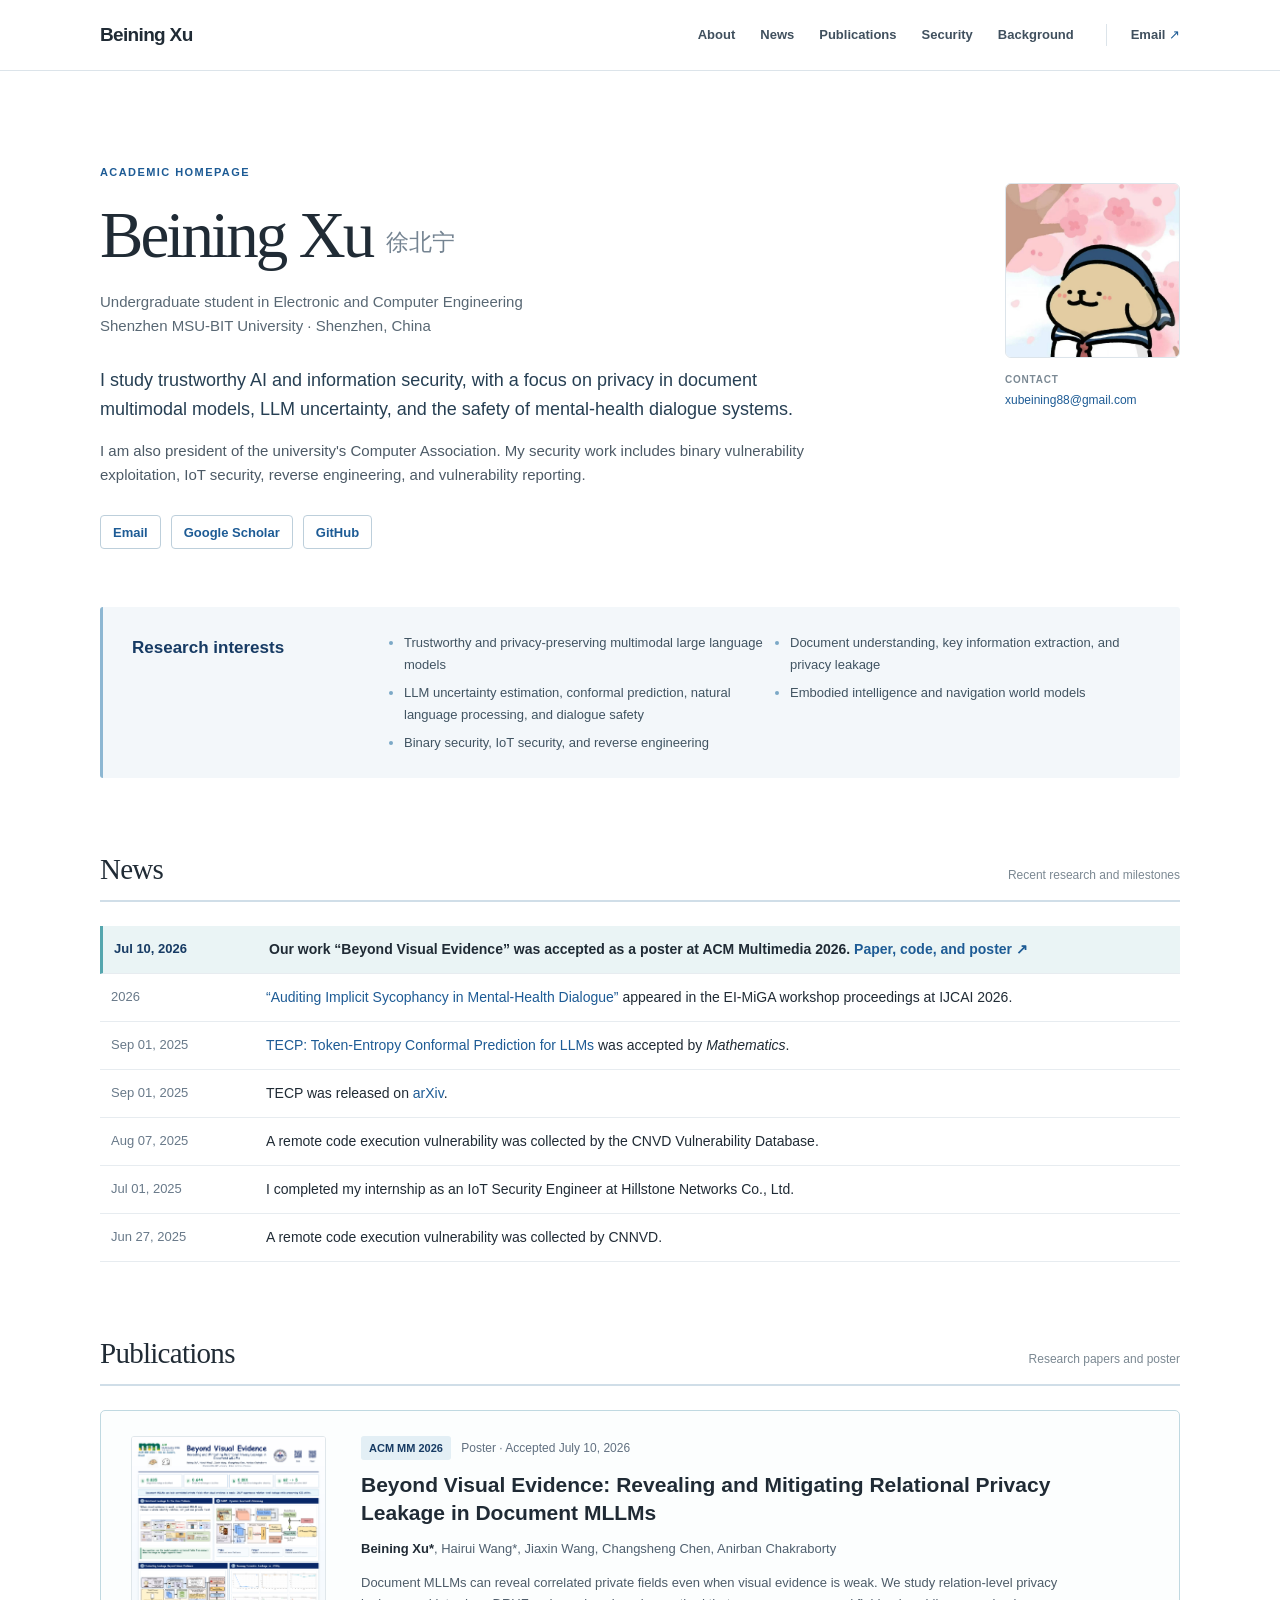
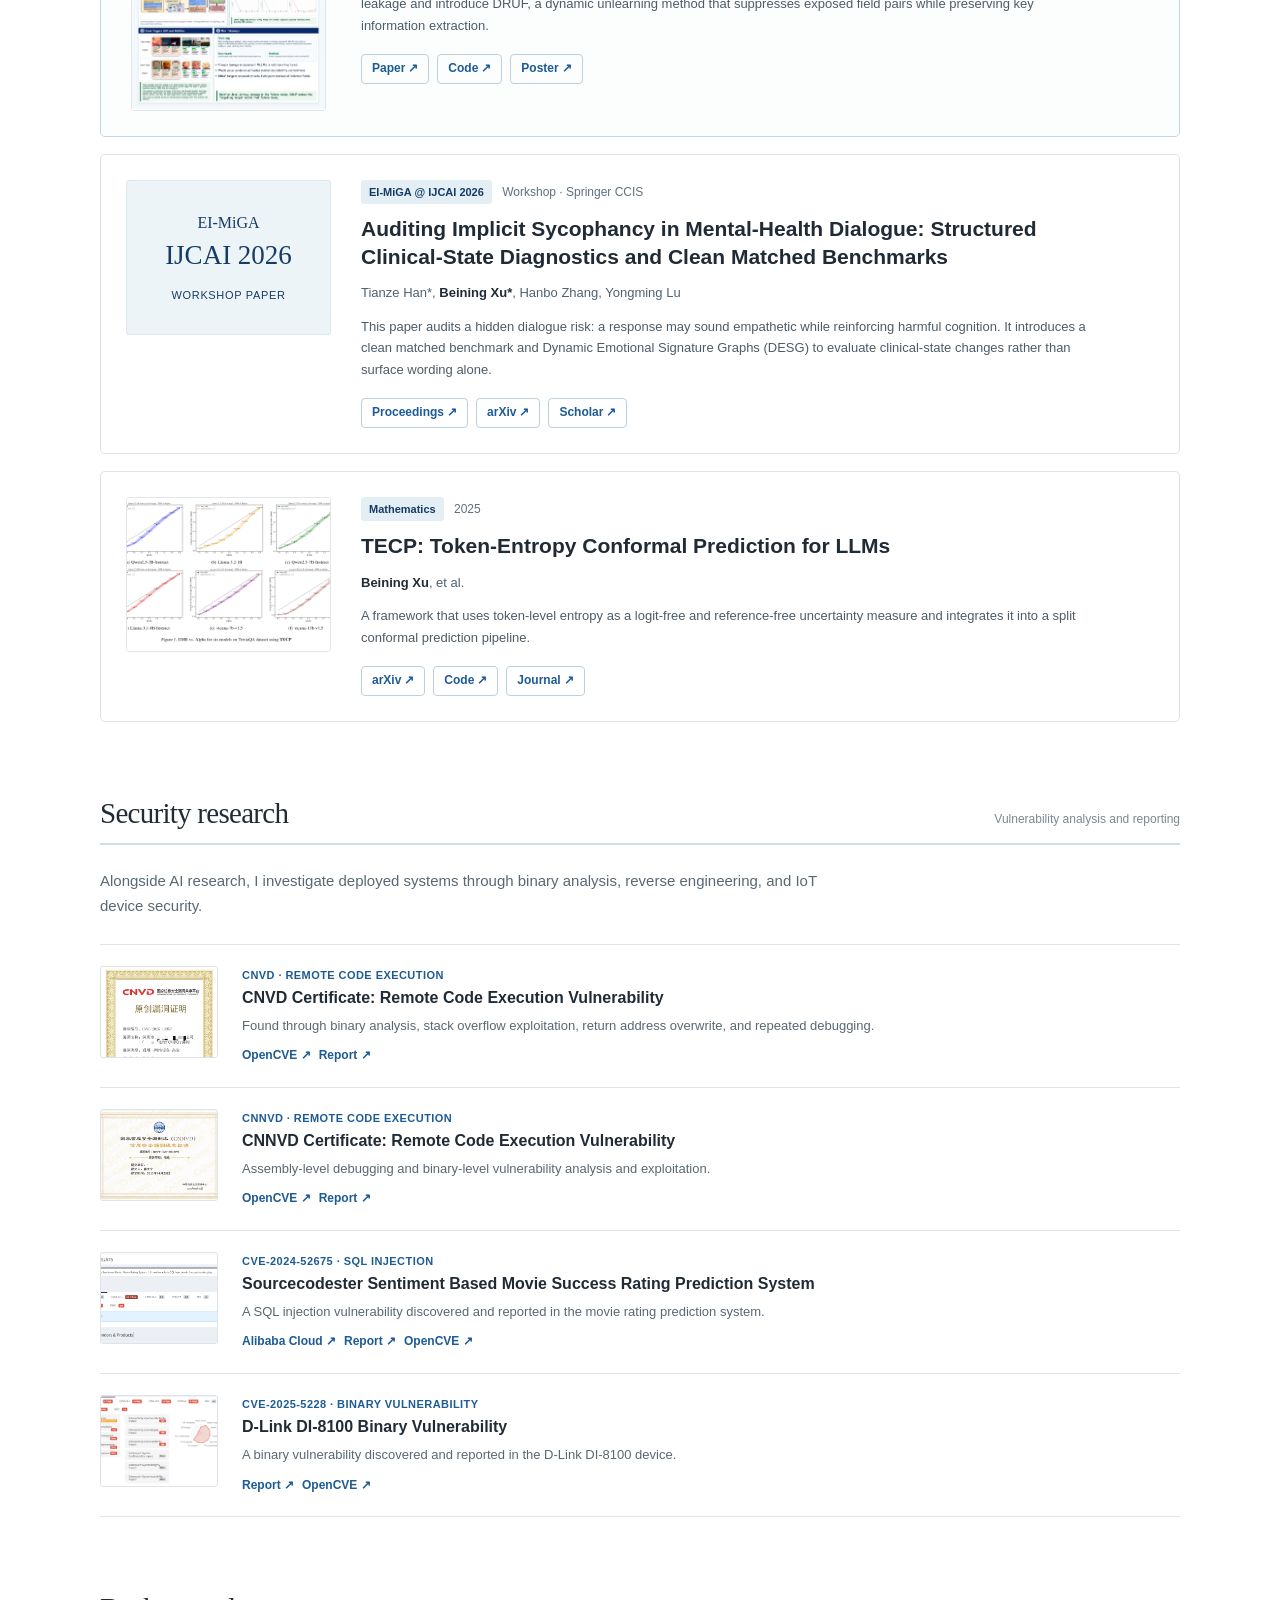
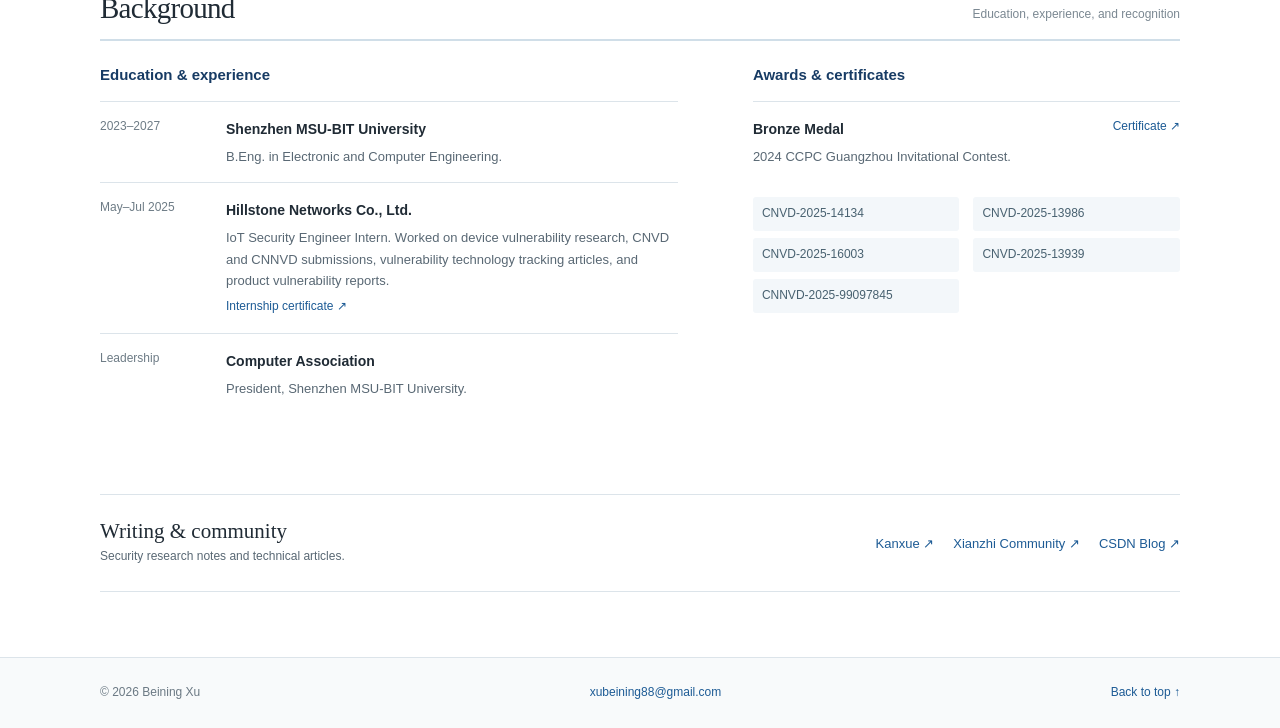
==== index.html @ 55de19a0 "Restore NLP research interest on homepage" ====
<!doctype html>
<html lang="en">
<head>
  <meta charset="utf-8">
  <meta name="viewport" content="width=device-width, initial-scale=1">
  <meta name="theme-color" content="#ffffff">
  <meta name="description" content="Beining Xu's academic homepage: research in trustworthy multimodal AI, LLM uncertainty, and information security.">
  <title>Beining Xu | Academic Homepage</title>
  <link rel="stylesheet" href="style.css">
</head>
<body>
  <header class="site-header">
    <nav class="container nav" aria-label="Main navigation">
      <a class="site-name" href="#top">Beining Xu</a>
      <div class="nav-links">
        <a href="#about">About</a>
        <a href="#news">News</a>
        <a href="#publications">Publications</a>
        <a href="#security">Security</a>
        <a href="#background">Background</a>
      </div>
      <a class="nav-email" href="mailto:xubeining88@gmail.com">Email <span aria-hidden="true">↗</span></a>
    </nav>
  </header>

  <main id="top" class="container">
    <section class="intro" id="about" aria-labelledby="intro-title">
      <div class="intro-copy">
        <p class="overline">Academic homepage</p>
        <h1 id="intro-title">Beining Xu <span>徐北宁</span></h1>
        <p class="intro-role">Undergraduate student in Electronic and Computer Engineering<br> Shenzhen MSU-BIT University · Shenzhen, China</p>
        <p class="intro-lead">I study trustworthy AI and information security, with a focus on privacy in document multimodal models, LLM uncertainty, and the safety of mental-health dialogue systems.</p>
        <p>I am also president of the university's Computer Association. My security work includes binary vulnerability exploitation, IoT security, reverse engineering, and vulnerability reporting.</p>
        <div class="profile-links" aria-label="Profile links">
          <a href="mailto:xubeining88@gmail.com">Email</a>
          <a href="https://scholar.google.com/citations?user=j1gSqn0AAAAJ&hl=zh-CN&citsig=ACUpqDddFX8ecra3Lhte2hiSnlTY" target="_blank" rel="noopener noreferrer">Google Scholar</a>
          <a href="https://github.com/xubeining" target="_blank" rel="noopener noreferrer">GitHub</a>
        </div>
      </div>
      <div class="intro-aside">
        <img class="avatar" src="photo/1.jpg" alt="Illustrated avatar of Beining Xu" width="940" height="940">
        <div class="intro-contact">
          <span>Contact</span>
          <a href="mailto:xubeining88@gmail.com">xubeining88@gmail.com</a>
        </div>
      </div>
    </section>

    <section class="research-focus" aria-labelledby="focus-title">
      <h2 id="focus-title">Research interests</h2>
      <ul>
        <li>Trustworthy and privacy-preserving multimodal large language models</li>
        <li>Document understanding, key information extraction, and privacy leakage</li>
        <li>LLM uncertainty estimation, conformal prediction, natural language processing, and dialogue safety</li>
        <li>Embodied intelligence and navigation world models</li>
        <li>Binary security, IoT security, and reverse engineering</li>
      </ul>
    </section>

    <section class="content-section" id="news" aria-labelledby="news-title">
      <div class="section-heading">
        <h2 id="news-title">News</h2>
        <p>Recent research and milestones</p>
      </div>
      <div class="news-list">
        <div class="news-item featured-news"><time datetime="2026-07-10">Jul 10, 2026</time><p><strong>Our work “Beyond Visual Evidence” was accepted as a poster at ACM Multimedia 2026.</strong> <a href="#acmmm2026">Paper, code, and poster <span aria-hidden="true">↗</span></a></p></div>
        <div class="news-item"><span class="news-date">2026</span><p><a href="#eimiga2026">“Auditing Implicit Sycophancy in Mental-Health Dialogue”</a> appeared in the EI-MiGA workshop proceedings at IJCAI 2026.</p></div>
        <div class="news-item"><time datetime="2025-09-01">Sep 01, 2025</time><p><a href="#tecp">TECP: Token-Entropy Conformal Prediction for LLMs</a> was accepted by <em>Mathematics</em>.</p></div>
        <div class="news-item"><time datetime="2025-09-01">Sep 01, 2025</time><p>TECP was released on <a href="https://arxiv.org/abs/2509.00461" target="_blank" rel="noopener noreferrer">arXiv</a>.</p></div>
        <div class="news-item"><time datetime="2025-08-07">Aug 07, 2025</time><p>A remote code execution vulnerability was collected by the CNVD Vulnerability Database.</p></div>
        <div class="news-item"><time datetime="2025-07-01">Jul 01, 2025</time><p>I completed my internship as an IoT Security Engineer at Hillstone Networks Co., Ltd.</p></div>
        <div class="news-item"><time datetime="2025-06-27">Jun 27, 2025</time><p>A remote code execution vulnerability was collected by CNNVD.</p></div>
      </div>
    </section>

    <section class="content-section" id="publications" aria-labelledby="publications-title">
      <div class="section-heading">
        <h2 id="publications-title">Publications</h2>
        <p>Research papers and poster</p>
      </div>
      <div class="publication-list">
        <article class="publication" id="acmmm2026">
          <a class="publication-image poster-image" href="photo/ACM%20mm2026.png" target="_blank" rel="noopener noreferrer" aria-label="Open ACM MM 2026 poster">
            <img src="photo/ACM%20mm2026.png" alt="Beyond Visual Evidence, ACM MM 2026 poster" width="3179" height="4494" loading="lazy">
          </a>
          <div class="publication-body">
            <p class="venue"><span>ACM MM 2026</span> Poster · Accepted July 10, 2026</p>
            <h3>Beyond Visual Evidence: Revealing and Mitigating Relational Privacy Leakage in Document MLLMs</h3>
            <p class="authors"><strong>Beining Xu*</strong>, Hairui Wang*, Jiaxin Wang, Changsheng Chen, Anirban Chakraborty</p>
            <p class="publication-summary">Document MLLMs can reveal correlated private fields even when visual evidence is weak. We study relation-level privacy leakage and introduce DRUF, a dynamic unlearning method that suppresses exposed field pairs while preserving key information extraction.</p>
            <div class="resource-links">
              <a href="https://arxiv.org/pdf/2608.12911" target="_blank" rel="noopener noreferrer">Paper <span aria-hidden="true">↗</span></a>
              <a href="https://github.com/xubeining/Beyond-Visual-Evidence" target="_blank" rel="noopener noreferrer">Code <span aria-hidden="true">↗</span></a>
              <a href="photo/ACM%20mm2026.png" target="_blank" rel="noopener noreferrer">Poster <span aria-hidden="true">↗</span></a>
            </div>
          </div>
        </article>
        <article class="publication" id="eimiga2026">
          <div class="publication-image paper-placeholder" aria-hidden="true">
            <span>EI-MiGA<br><strong>IJCAI 2026</strong><small>Workshop paper</small></span>
          </div>
          <div class="publication-body">
            <p class="venue"><span>EI-MiGA @ IJCAI 2026</span> Workshop · Springer CCIS</p>
            <h3>Auditing Implicit Sycophancy in Mental-Health Dialogue: Structured Clinical-State Diagnostics and Clean Matched Benchmarks</h3>
            <p class="authors">Tianze Han*, <strong>Beining Xu*</strong>, Hanbo Zhang, Yongming Lu</p>
            <p class="publication-summary">This paper audits a hidden dialogue risk: a response may sound empathetic while reinforcing harmful cognition. It introduces a clean matched benchmark and Dynamic Emotional Signature Graphs (DESG) to evaluate clinical-state changes rather than surface wording alone.</p>
            <div class="resource-links">
              <a href="https://link.springer.com/chapter/10.1007/978-981-92-4529-1_14" target="_blank" rel="noopener noreferrer">Proceedings <span aria-hidden="true">↗</span></a>
              <a href="https://arxiv.org/abs/2605.03472" target="_blank" rel="noopener noreferrer">arXiv <span aria-hidden="true">↗</span></a>
              <a href="https://scholar.google.com/citations?view_op=view_citation&amp;hl=zh-CN&amp;user=j1gSqn0AAAAJ&amp;citation_for_view=j1gSqn0AAAAJ:IjCSPb-OGe4C" target="_blank" rel="noopener noreferrer">Scholar <span aria-hidden="true">↗</span></a>
            </div>
          </div>
        </article>
        <article class="publication" id="tecp">
          <a class="publication-image" href="photo/work8.jpg" target="_blank" rel="noopener noreferrer" aria-label="Open TECP results figure">
            <img src="photo/work8.jpg" alt="TECP empirical miscoverage results" width="1202" height="752" loading="lazy">
          </a>
          <div class="publication-body">
            <p class="venue"><span>Mathematics</span> 2025</p>
            <h3>TECP: Token-Entropy Conformal Prediction for LLMs</h3>
            <p class="authors"><strong>Beining Xu</strong>, et al.</p>
            <p class="publication-summary">A framework that uses token-level entropy as a logit-free and reference-free uncertainty measure and integrates it into a split conformal prediction pipeline.</p>
            <div class="resource-links">
              <a href="https://arxiv.org/abs/2509.00461" target="_blank" rel="noopener noreferrer">arXiv <span aria-hidden="true">↗</span></a>
              <a href="https://github.com/xubeining/TECP-Token-Entropy-Conformal-Prediction-for-LLMs" target="_blank" rel="noopener noreferrer">Code <span aria-hidden="true">↗</span></a>
              <a href="https://www.mdpi.com/2227-7390/13/20/3351" target="_blank" rel="noopener noreferrer">Journal <span aria-hidden="true">↗</span></a>
            </div>
          </div>
        </article>
      </div>
    </section>

    <section class="content-section" id="security" aria-labelledby="security-title">
      <div class="section-heading">
        <h2 id="security-title">Security research</h2>
        <p>Vulnerability analysis and reporting</p>
      </div>
      <p class="section-intro">Alongside AI research, I investigate deployed systems through binary analysis, reverse engineering, and IoT device security.</p>
      <div class="report-list">
        <article class="report">
          <a class="report-image" href="photo/work1.jpg" target="_blank" rel="noopener noreferrer"><img src="photo/work1.jpg" alt="CNVD certificate" loading="lazy"></a>
          <div><p class="report-label">CNVD · Remote code execution</p><h3>CNVD Certificate: Remote Code Execution Vulnerability</h3><p>Found through binary analysis, stack overflow exploitation, return address overwrite, and repeated debugging.</p><div class="resource-links"><a href="https://app.opencve.io/cve/CVE-2025-5619" target="_blank" rel="noopener noreferrer">OpenCVE ↗</a><a href="https://github.com/xubeining/Cve_report/blob/main/A%20remote%20code%20execution%20vulnerability%20in%20the%20router%20CH22%20V1.0.0.1%20manufactured%20by%20Shenzhen%20Jixiangtengda%20Technology%20Co.%2C%20Ltd.md" target="_blank" rel="noopener noreferrer">Report ↗</a></div></div>
        </article>
        <article class="report">
          <a class="report-image" href="photo/work3.jpg" target="_blank" rel="noopener noreferrer"><img src="photo/work3.jpg" alt="CNNVD certificate" loading="lazy"></a>
          <div><p class="report-label">CNNVD · Remote code execution</p><h3>CNNVD Certificate: Remote Code Execution Vulnerability</h3><p>Assembly-level debugging and binary-level vulnerability analysis and exploitation.</p><div class="resource-links"><a href="https://app.opencve.io/cve/CVE-2025-5619" target="_blank" rel="noopener noreferrer">OpenCVE ↗</a><a href="https://github.com/xubeining/Cve_report/blob/main/A%20remote%20code%20execution%20vulnerability%20in%20the%20router%20CH22%20V1.0.0.1%20manufactured%20by%20Shenzhen%20Jixiangtengda%20Technology%20Co.%2C%20Ltd.md" target="_blank" rel="noopener noreferrer">Report ↗</a></div></div>
        </article>
        <article class="report">
          <a class="report-image" href="photo/work4.jpg" target="_blank" rel="noopener noreferrer"><img src="photo/work4.jpg" alt="SQL injection CVE listing" loading="lazy"></a>
          <div><p class="report-label">CVE-2024-52675 · SQL injection</p><h3>Sourcecodester Sentiment Based Movie Success Rating Prediction System</h3><p>A SQL injection vulnerability discovered and reported in the movie rating prediction system.</p><div class="resource-links"><a href="https://avd.aliyun.com/detail?id=AVD-2024-52675" target="_blank" rel="noopener noreferrer">Alibaba Cloud ↗</a><a href="https://github.com/xubeining/Cve_report/blob/main/Sourcecodester-SQLi-Sentiment-Based-Moive-Rating.md" target="_blank" rel="noopener noreferrer">Report ↗</a><a href="https://app.opencve.io/cve/CVE-2024-52675" target="_blank" rel="noopener noreferrer">OpenCVE ↗</a></div></div>
        </article>
        <article class="report">
          <a class="report-image" href="photo/work6.jpg" target="_blank" rel="noopener noreferrer"><img src="photo/work6.jpg" alt="D-Link vulnerability metrics" loading="lazy"></a>
          <div><p class="report-label">CVE-2025-5228 · Binary vulnerability</p><h3>D-Link DI-8100 Binary Vulnerability</h3><p>A binary vulnerability discovered and reported in the D-Link DI-8100 device.</p><div class="resource-links"><a href="https://github.com/xubeining/Cve_report/blob/main/The%20D-Link%20DI-8100%20contains%20a%20binary%20vulnerability.md" target="_blank" rel="noopener noreferrer">Report ↗</a><a href="https://app.opencve.io/cve/CVE-2025-5228" target="_blank" rel="noopener noreferrer">OpenCVE ↗</a></div></div>
        </article>
      </div>
    </section>

    <section class="content-section" id="background" aria-labelledby="background-title">
      <div class="section-heading">
        <h2 id="background-title">Background</h2>
        <p>Education, experience, and recognition</p>
      </div>
      <div class="background-grid">
        <div>
          <h3 class="subheading">Education & experience</h3>
          <div class="background-item"><span>2023–2027</span><div><strong>Shenzhen MSU-BIT University</strong><p>B.Eng. in Electronic and Computer Engineering.</p></div></div>
          <div class="background-item"><span>May–Jul 2025</span><div><strong>Hillstone Networks Co., Ltd.</strong><p>IoT Security Engineer Intern. Worked on device vulnerability research, CNVD and CNNVD submissions, vulnerability technology tracking articles, and product vulnerability reports.</p><a class="evidence-link" href="photo/work7.jpg" target="_blank" rel="noopener noreferrer">Internship certificate ↗</a></div></div>
          <div class="background-item"><span>Leadership</span><div><strong>Computer Association</strong><p>President, Shenzhen MSU-BIT University.</p></div></div>
        </div>
        <div>
          <h3 class="subheading">Awards & certificates</h3>
          <div class="award"><div><strong>Bronze Medal</strong><p>2024 CCPC Guangzhou Invitational Contest.</p></div><a href="photo/work5.jpg" target="_blank" rel="noopener noreferrer">Certificate ↗</a></div>
          <ul class="certificate-list">
            <li>CNVD-2025-14134</li>
            <li>CNVD-2025-13986</li>
            <li>CNVD-2025-16003</li>
            <li>CNVD-2025-13939</li>
            <li>CNNVD-2025-99097845</li>
          </ul>
        </div>
      </div>
    </section>

    <section class="writing" aria-labelledby="writing-title">
      <div><h2 id="writing-title">Writing & community</h2><p>Security research notes and technical articles.</p></div>
      <div class="writing-links">
        <a href="https://bbs.kanxue.com/thread-286055.htm" target="_blank" rel="noopener noreferrer">Kanxue ↗</a>
        <a href="https://xz.aliyun.com/users/167178/news" target="_blank" rel="noopener noreferrer">Xianzhi Community ↗</a>
        <a href="https://blog.csdn.net/2301_80140310?spm=1000.2115.3001.5343" target="_blank" rel="noopener noreferrer">CSDN Blog ↗</a>
      </div>
    </section>
  </main>

  <footer class="site-footer"><div class="container footer-inner"><span>© <span id="year">2026</span> Beining Xu</span><a href="mailto:xubeining88@gmail.com">xubeining88@gmail.com</a><a href="#top">Back to top ↑</a></div></footer>
  <script>document.getElementById('year').textContent = new Date().getFullYear();</script>
</body>
</html>
---- style.css ----
:root {
  --ink: #202b35;
  --muted: #596874;
  --blue: #1d5b95;
  --deep-blue: #173b64;
  --line: #dce4ea;
  --pale: #f3f7fa;
  --highlight: #eaf4f5;
  --page-width: 1080px;
}

* { box-sizing: border-box; }
html { scroll-behavior: smooth; }
body {
  margin: 0;
  background: #fff;
  color: var(--ink);
  font: 15px/1.65 -apple-system, BlinkMacSystemFont, "Segoe UI", Arial, sans-serif;
  -webkit-font-smoothing: antialiased;
}
a { color: var(--blue); text-decoration: none; }
a:hover { color: var(--deep-blue); text-decoration: underline; text-underline-offset: 3px; }
a:focus-visible { outline: 3px solid #78b6d2; outline-offset: 3px; }
img { max-width: 100%; }
h1, h2, h3, p { margin-top: 0; }
h1, h2, h3 { line-height: 1.3; }
.container { width: min(var(--page-width), calc(100% - 56px)); margin: 0 auto; }
[id] { scroll-margin-top: 90px; }
::selection { background: #d9eff0; }

.site-header {
  position: sticky;
  top: 0;
  z-index: 20;
  background: rgba(255, 255, 255, .96);
  backdrop-filter: blur(12px);
  border-bottom: 1px solid var(--line);
}
.nav { min-height: 70px; display: flex; align-items: center; gap: 32px; }
.site-name {
  flex: none;
  color: var(--ink);
  font-size: 19px;
  font-weight: 700;
  letter-spacing: -.035em;
}
.site-name:hover { text-decoration: none; }
.nav-links { display: flex; align-items: center; gap: 25px; margin-left: auto; }
.nav-links a, .nav-email { color: #40505e; font-size: 13px; font-weight: 550; white-space: nowrap; }
.nav-links a:hover, .nav-email:hover { color: var(--blue); }
.nav-email { border-left: 1px solid var(--line); padding-left: 24px; }
.nav-email span { color: var(--blue); }

.intro {
  display: grid;
  grid-template-columns: minmax(0, 1fr) 175px;
  gap: 48px;
  padding: 92px 0 58px;
  align-items: start;
}
.overline {
  margin-bottom: 12px;
  color: var(--blue);
  font-size: 11px;
  font-weight: 700;
  letter-spacing: .13em;
  text-transform: uppercase;
}
.intro h1 {
  margin-bottom: 12px;
  font-family: Georgia, "Times New Roman", serif;
  font-size: clamp(46px, 6vw, 65px);
  font-weight: 400;
  letter-spacing: -.045em;
}
.intro h1 span { color: #758492; font: 400 .36em/1.2 "Segoe UI", Arial, sans-serif; letter-spacing: 0; vertical-align: middle; white-space: nowrap; }
.intro-role { margin-bottom: 27px; color: var(--muted); font-size: 15px; }
.intro-lead { max-width: 695px; margin-bottom: 15px; color: #263f53; font-size: 18px; line-height: 1.6; }
.intro-copy > p:not(.overline):not(.intro-role):not(.intro-lead) { max-width: 730px; color: #4c5a66; }
.profile-links { display: flex; flex-wrap: wrap; gap: 10px; margin-top: 27px; }
.profile-links a, .resource-links a {
  display: inline-flex;
  align-items: center;
  min-height: 34px;
  padding: 5px 12px;
  border: 1px solid #bdcfdb;
  border-radius: 4px;
  color: var(--blue);
  font-size: 13px;
  font-weight: 600;
}
.profile-links a:hover, .resource-links a:hover { background: var(--pale); border-color: var(--blue); text-decoration: none; }
.intro-aside { padding-top: 20px; }
.avatar { width: 175px; height: 175px; display: block; object-fit: cover; border-radius: 6px; border: 1px solid var(--line); }
.intro-contact { display: grid; gap: 2px; margin-top: 14px; font-size: 12px; }
.intro-contact span { color: #7b8994; font-weight: 700; text-transform: uppercase; letter-spacing: .08em; font-size: 10px; }

.research-focus {
  display: grid;
  grid-template-columns: 220px 1fr;
  gap: 34px;
  padding: 25px 29px;
  background: var(--pale);
  border-left: 3px solid #8db7d2;
  border-radius: 3px;
}
.research-focus h2 { margin: 5px 0 0; color: var(--deep-blue); font-size: 17px; }
.research-focus ul { display: grid; grid-template-columns: repeat(2, minmax(0, 1fr)); gap: 7px 25px; margin: 0; padding-left: 18px; color: #415462; font-size: 13px; }
.research-focus li::marker { color: #7ba8c6; }

.content-section { padding-top: 73px; }
.section-heading { display: flex; align-items: baseline; justify-content: space-between; gap: 20px; margin-bottom: 24px; padding-bottom: 12px; border-bottom: 2px solid #d0dee8; }
.section-heading h2 { margin: 0; font: 400 29px/1.25 Georgia, "Times New Roman", serif; letter-spacing: -.025em; }
.section-heading p { margin: 0; color: #7b8892; font-size: 12px; }
.section-intro { max-width: 745px; margin-bottom: 25px; color: var(--muted); }

.news-list { border-top: 1px solid #e7ecf0; }
.news-item { display: grid; grid-template-columns: 135px 1fr; gap: 20px; padding: 12px 11px; border-bottom: 1px solid #e7ecf0; }
.news-item time { color: #687989; font-size: 13px; white-space: nowrap; }
.news-date { color: #687989; font-size: 13px; white-space: nowrap; }
.news-item p { margin: 0; font-size: 14px; }
.featured-news { margin: -1px 0 0; background: var(--highlight); border-left: 3px solid #55a6ae; }
.featured-news time { color: var(--deep-blue); font-weight: 700; }
.featured-news a { font-weight: 600; white-space: nowrap; }

.publication-list { display: grid; gap: 17px; }
.publication {
  display: grid;
  grid-template-columns: 205px minmax(0, 1fr);
  gap: 30px;
  padding: 25px;
  border: 1px solid var(--line);
  border-radius: 5px;
  background: #fff;
}
.publication:first-child { border-color: #c0d9e1; background: #fcfefe; }
.publication-image { display: block; align-self: start; overflow: hidden; height: 155px; background: #f0f4f5; border: 1px solid #e0e7eb; border-radius: 3px; }
.publication-image img { display: block; width: 100%; height: 100%; object-fit: cover; }
.poster-image { height: 275px; width: 195px; justify-self: center; }
.poster-image img { object-fit: contain; background: #fff; }
.publication-image:hover { outline: 2px solid #9fc4d4; outline-offset: 2px; }
.paper-placeholder {
  display: flex;
  align-items: center;
  justify-content: center;
  padding: 20px;
  background: #edf4f7;
  color: var(--deep-blue);
  text-align: center;
}
.paper-placeholder span { font: 16px/1.35 Georgia, "Times New Roman", serif; }
.paper-placeholder strong { display: block; margin-top: 3px; font-size: 27px; font-weight: 400; }
.paper-placeholder small { display: block; margin-top: 15px; font: 11px/1.3 "Segoe UI", Arial, sans-serif; letter-spacing: .06em; text-transform: uppercase; }
.venue { margin-bottom: 11px; color: #617080; font-size: 12px; }
.venue span { display: inline-block; margin-right: 7px; padding: 3px 8px; border-radius: 3px; background: #e3eff5; color: var(--deep-blue); font-size: 11px; font-weight: 700; }
.publication h3 { max-width: 710px; margin: 0 0 11px; font-size: 21px; font-weight: 650; line-height: 1.35; }
.authors { margin-bottom: 12px; color: #506170; font-size: 13px; }
.authors strong { color: var(--ink); font-weight: 700; }
.publication-summary { max-width: 725px; margin-bottom: 18px; color: #4d5c69; font-size: 13px; }
.resource-links { display: flex; flex-wrap: wrap; gap: 8px; }
.resource-links a { min-height: 30px; padding: 3px 10px; font-size: 12px; }
.resource-links a span { margin-left: 3px; }

.report-list { border-top: 1px solid var(--line); }
.report { display: grid; grid-template-columns: 118px minmax(0, 1fr); gap: 24px; padding: 21px 0; border-bottom: 1px solid var(--line); }
.report-image { display: block; width: 118px; height: 92px; overflow: hidden; background: var(--pale); border: 1px solid var(--line); border-radius: 3px; }
.report-image img { width: 100%; height: 100%; object-fit: cover; object-position: top; }
.report-label { margin-bottom: 4px; color: var(--blue); font-size: 11px; font-weight: 700; letter-spacing: .04em; text-transform: uppercase; }
.report h3 { margin-bottom: 6px; font-size: 16px; font-weight: 650; }
.report p:not(.report-label) { margin-bottom: 10px; color: var(--muted); font-size: 13px; }
.report .resource-links a { min-height: auto; padding: 0; border: 0; }
.report .resource-links a:hover { background: none; text-decoration: underline; }

.background-grid { display: grid; grid-template-columns: 1.15fr .85fr; gap: 75px; }
.subheading { margin: 0 0 17px; font-size: 15px; font-weight: 700; color: var(--deep-blue); }
.background-item { display: grid; grid-template-columns: 110px 1fr; gap: 16px; padding: 15px 0; border-top: 1px solid var(--line); }
.background-item > span { color: #6e7c86; font-size: 12px; white-space: nowrap; }
.background-item strong, .award strong { font-size: 14px; }
.background-item p, .award p { margin: 4px 0 0; color: var(--muted); font-size: 13px; }
.evidence-link { display: inline-block; margin-top: 6px; font-size: 12px; }
.award { display: flex; justify-content: space-between; gap: 12px; padding: 15px 0; border-top: 1px solid var(--line); }
.award a { flex: none; font-size: 12px; }
.certificate-list { display: grid; grid-template-columns: repeat(2, minmax(0, 1fr)); gap: 7px 14px; margin: 15px 0 0; padding: 0; list-style: none; }
.certificate-list li { padding: 7px 9px; background: var(--pale); color: #486170; font-size: 12px; border-radius: 3px; }

.writing { display: flex; align-items: center; justify-content: space-between; gap: 30px; margin: 80px 0 65px; padding: 24px 0; border-top: 1px solid var(--line); border-bottom: 1px solid var(--line); }
.writing h2 { margin: 0 0 3px; font: 400 21px Georgia, "Times New Roman", serif; }
.writing p { margin: 0; color: var(--muted); font-size: 12px; }
.writing-links { display: flex; flex-wrap: wrap; gap: 19px; font-size: 13px; }
.site-footer { border-top: 1px solid var(--line); background: #f8fafb; }
.footer-inner { display: flex; align-items: center; justify-content: space-between; gap: 20px; padding: 25px 0; color: #6b7984; font-size: 12px; }
.footer-inner a { font-size: 12px; }

@media (max-width: 760px) {
  .container { width: min(var(--page-width), calc(100% - 36px)); }
  .nav { gap: 18px; flex-wrap: wrap; padding: 13px 0; }
  .site-name { font-size: 18px; }
  .nav-links { order: 3; width: 100%; justify-content: space-between; gap: 9px; margin: 0; overflow-x: auto; }
  .nav-links a { font-size: 11px; }
  .nav-email { margin-left: auto; padding-left: 15px; font-size: 12px; }
  [id] { scroll-margin-top: 115px; }
  .intro { grid-template-columns: 1fr 120px; gap: 24px; padding: 57px 0 40px; }
  .intro h1 { font-size: 46px; }
  .intro h1 span { display: block; margin-top: 3px; font-size: 18px; }
  .intro-role { font-size: 13px; }
  .intro-lead { font-size: 16px; }
  .intro-aside { padding-top: 32px; }
  .avatar { width: 120px; height: 120px; }
  .intro-contact { display: none; }
  .research-focus { grid-template-columns: 1fr; gap: 12px; padding: 20px; }
  .research-focus ul { grid-template-columns: 1fr; }
  .content-section { padding-top: 58px; }
  .publication { grid-template-columns: 140px minmax(0, 1fr); gap: 20px; padding: 18px; }
  .poster-image { width: 140px; height: 198px; }
  .publication-image:not(.poster-image) { width: 140px; height: 105px; }
  .paper-placeholder strong { font-size: 20px; }
  .publication h3 { font-size: 18px; }
  .background-grid { grid-template-columns: 1fr; gap: 40px; }
  .writing { display: block; margin: 65px 0 50px; }
  .writing-links { margin-top: 18px; }
}
@media (max-width: 520px) {
  .intro { grid-template-columns: 1fr 85px; gap: 12px; }
  .intro h1 { font-size: 40px; }
  .intro-aside { padding-top: 25px; }
  .avatar { width: 85px; height: 85px; }
  .section-heading p { display: none; }
  .news-item { grid-template-columns: 1fr; gap: 2px; }
  .news-item time { font-size: 12px; }
  .publication { grid-template-columns: 1fr; }
  .poster-image { width: 150px; height: 212px; justify-self: start; }
  .publication-image:not(.poster-image) { width: 190px; height: 115px; }
  .news-date { font-size: 12px; }
  .report { grid-template-columns: 75px minmax(0, 1fr); gap: 15px; }
  .report-image { width: 75px; height: 75px; }
  .background-item { grid-template-columns: 1fr; gap: 2px; }
  .certificate-list { grid-template-columns: 1fr 1fr; }
  .footer-inner { flex-wrap: wrap; gap: 9px; }
}
@media (prefers-reduced-motion: reduce) { html { scroll-behavior: auto; } }
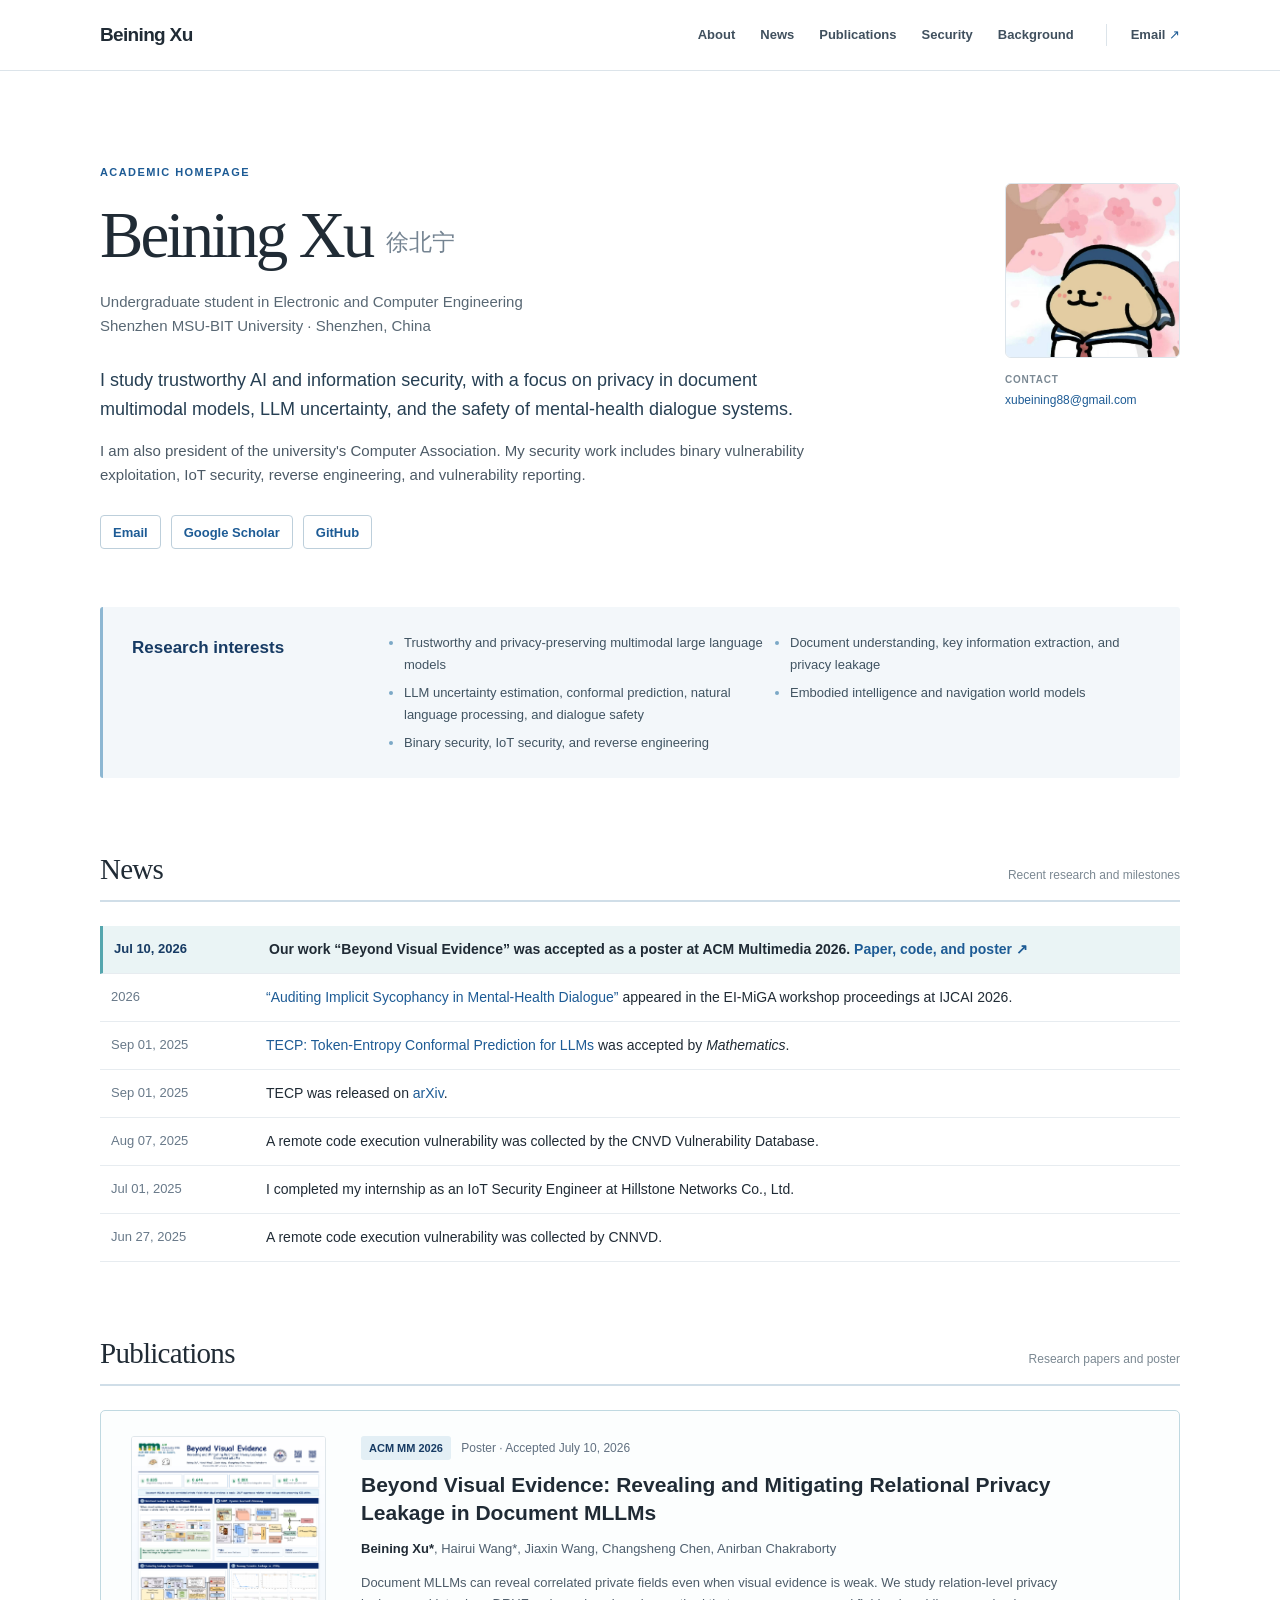
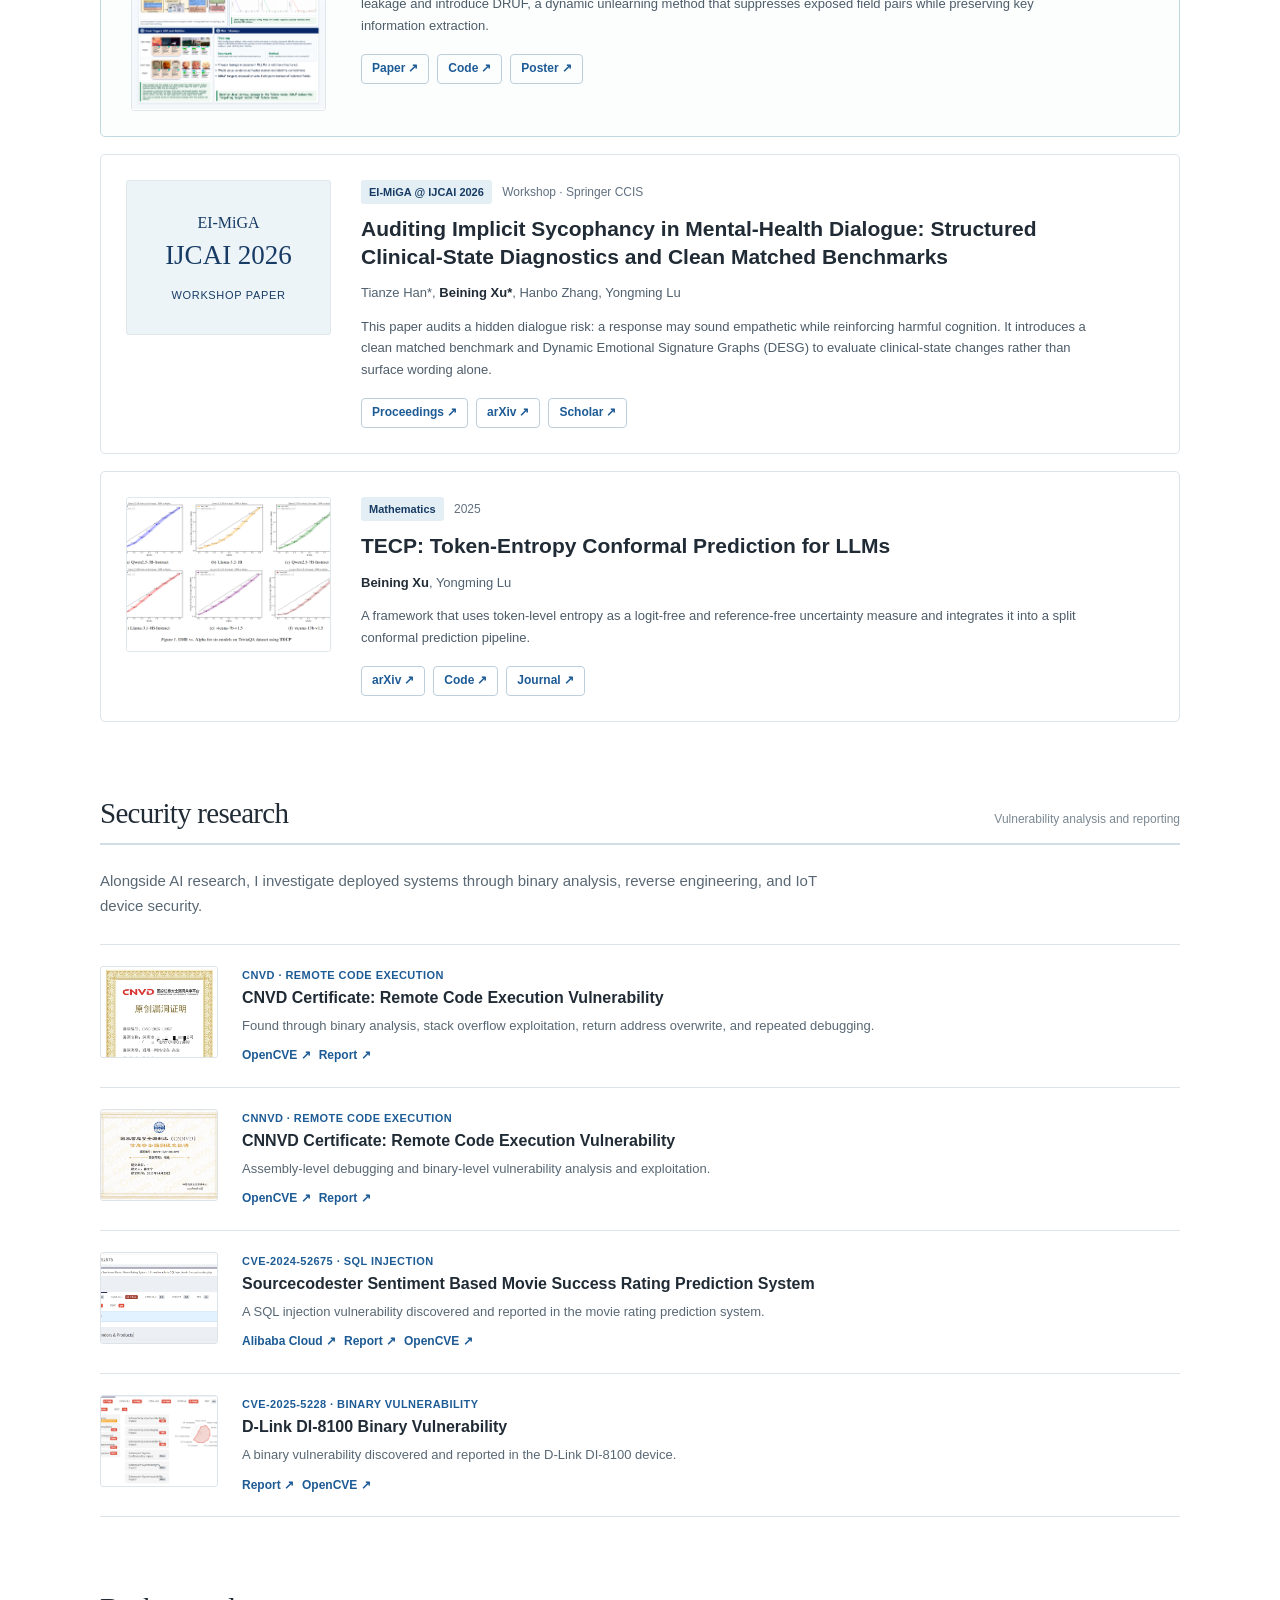
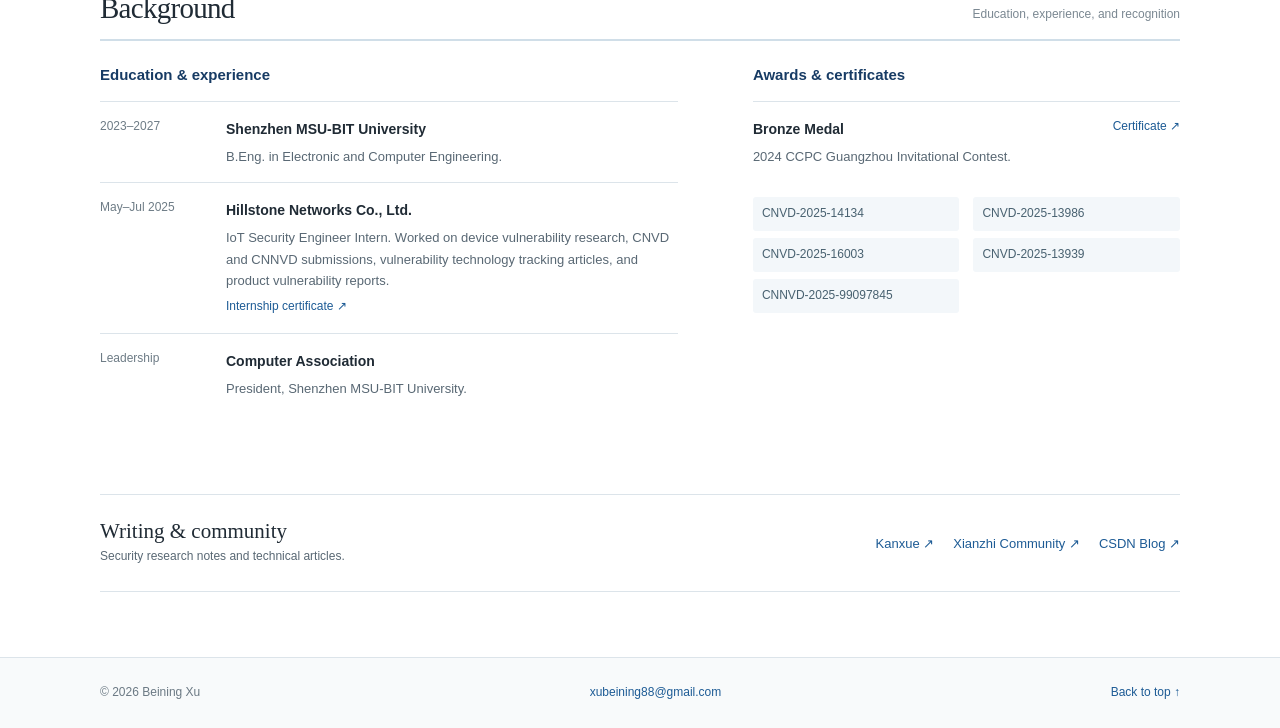
==== commit e1247b27: "List both TECP authors" ====
--- a/index.html
+++ b/index.html
@@ -118,7 +118,7 @@
           <div class="publication-body">
             <p class="venue"><span>Mathematics</span> 2025</p>
             <h3>TECP: Token-Entropy Conformal Prediction for LLMs</h3>
-            <p class="authors"><strong>Beining Xu</strong>, et al.</p>
+            <p class="authors"><strong>Beining Xu</strong>, Yongming Lu</p>
             <p class="publication-summary">A framework that uses token-level entropy as a logit-free and reference-free uncertainty measure and integrates it into a split conformal prediction pipeline.</p>
             <div class="resource-links">
               <a href="https://arxiv.org/abs/2509.00461" target="_blank" rel="noopener noreferrer">arXiv <span aria-hidden="true">↗</span></a>
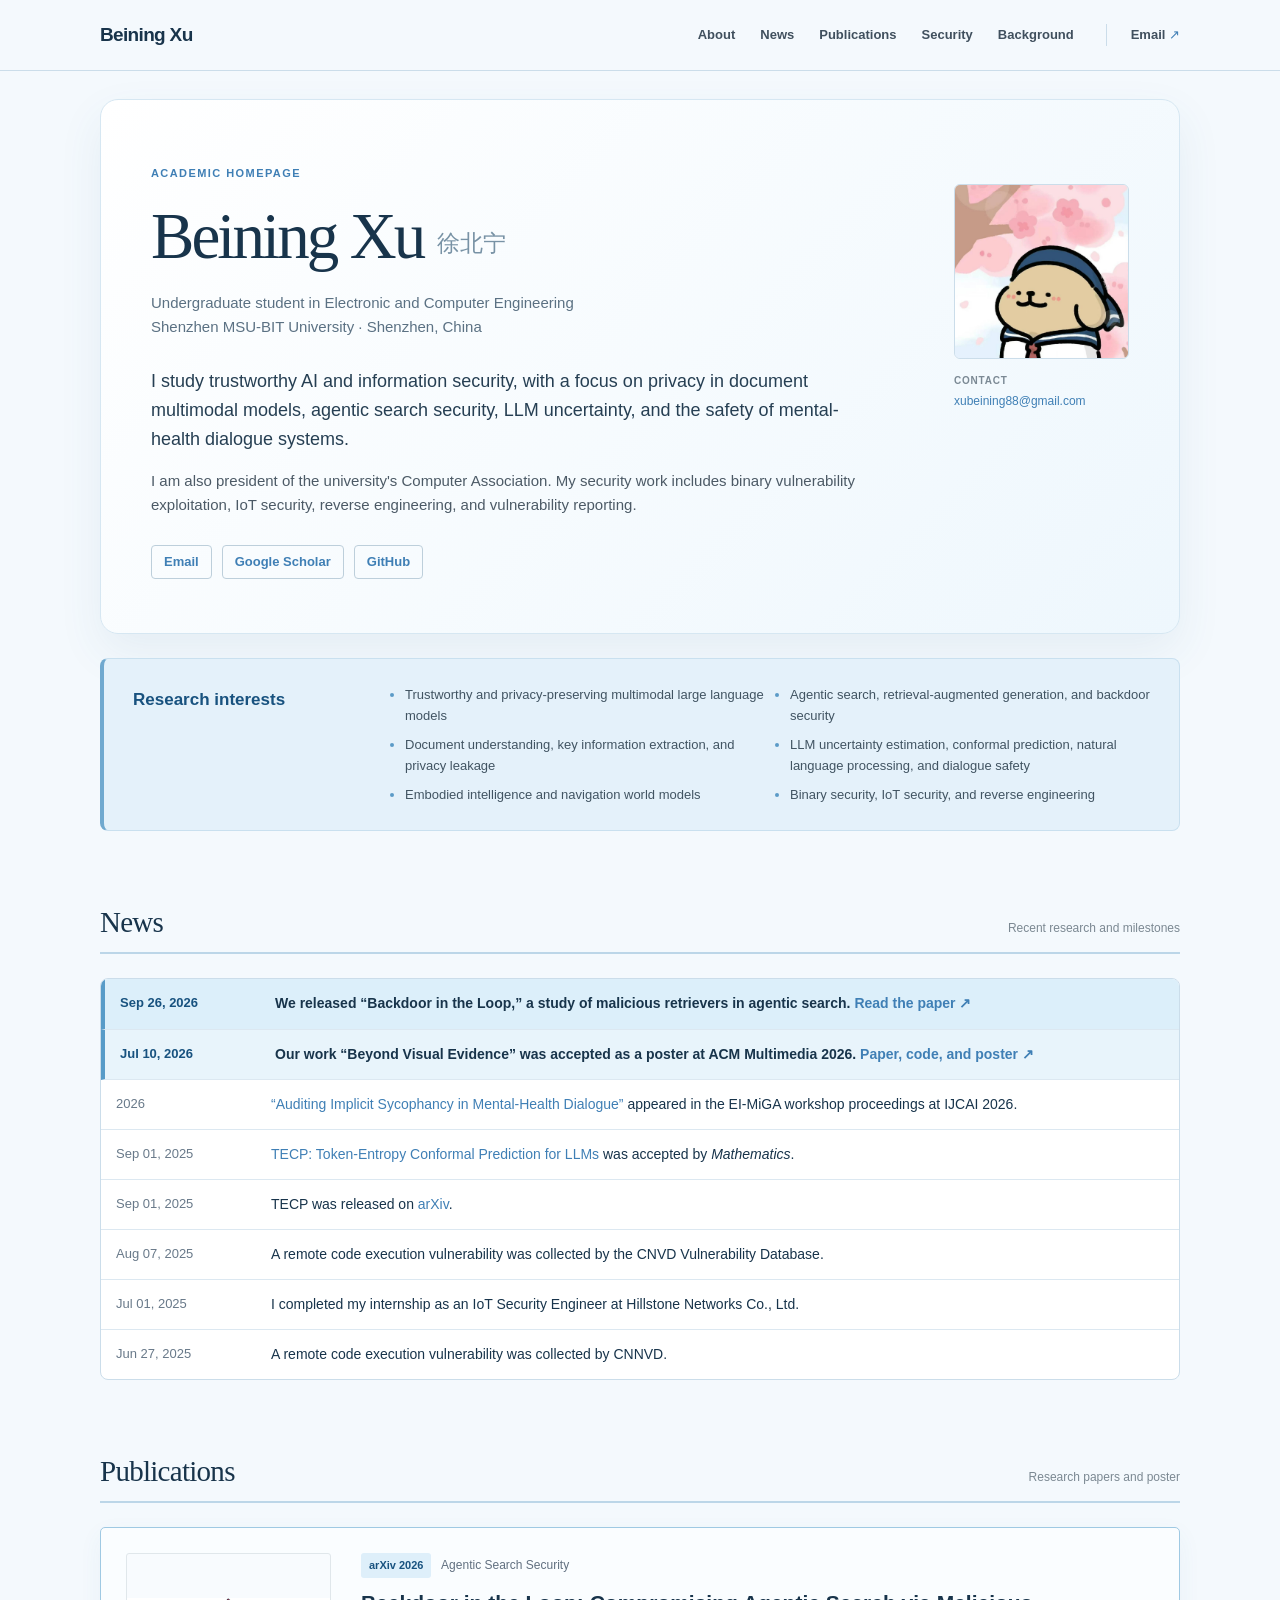
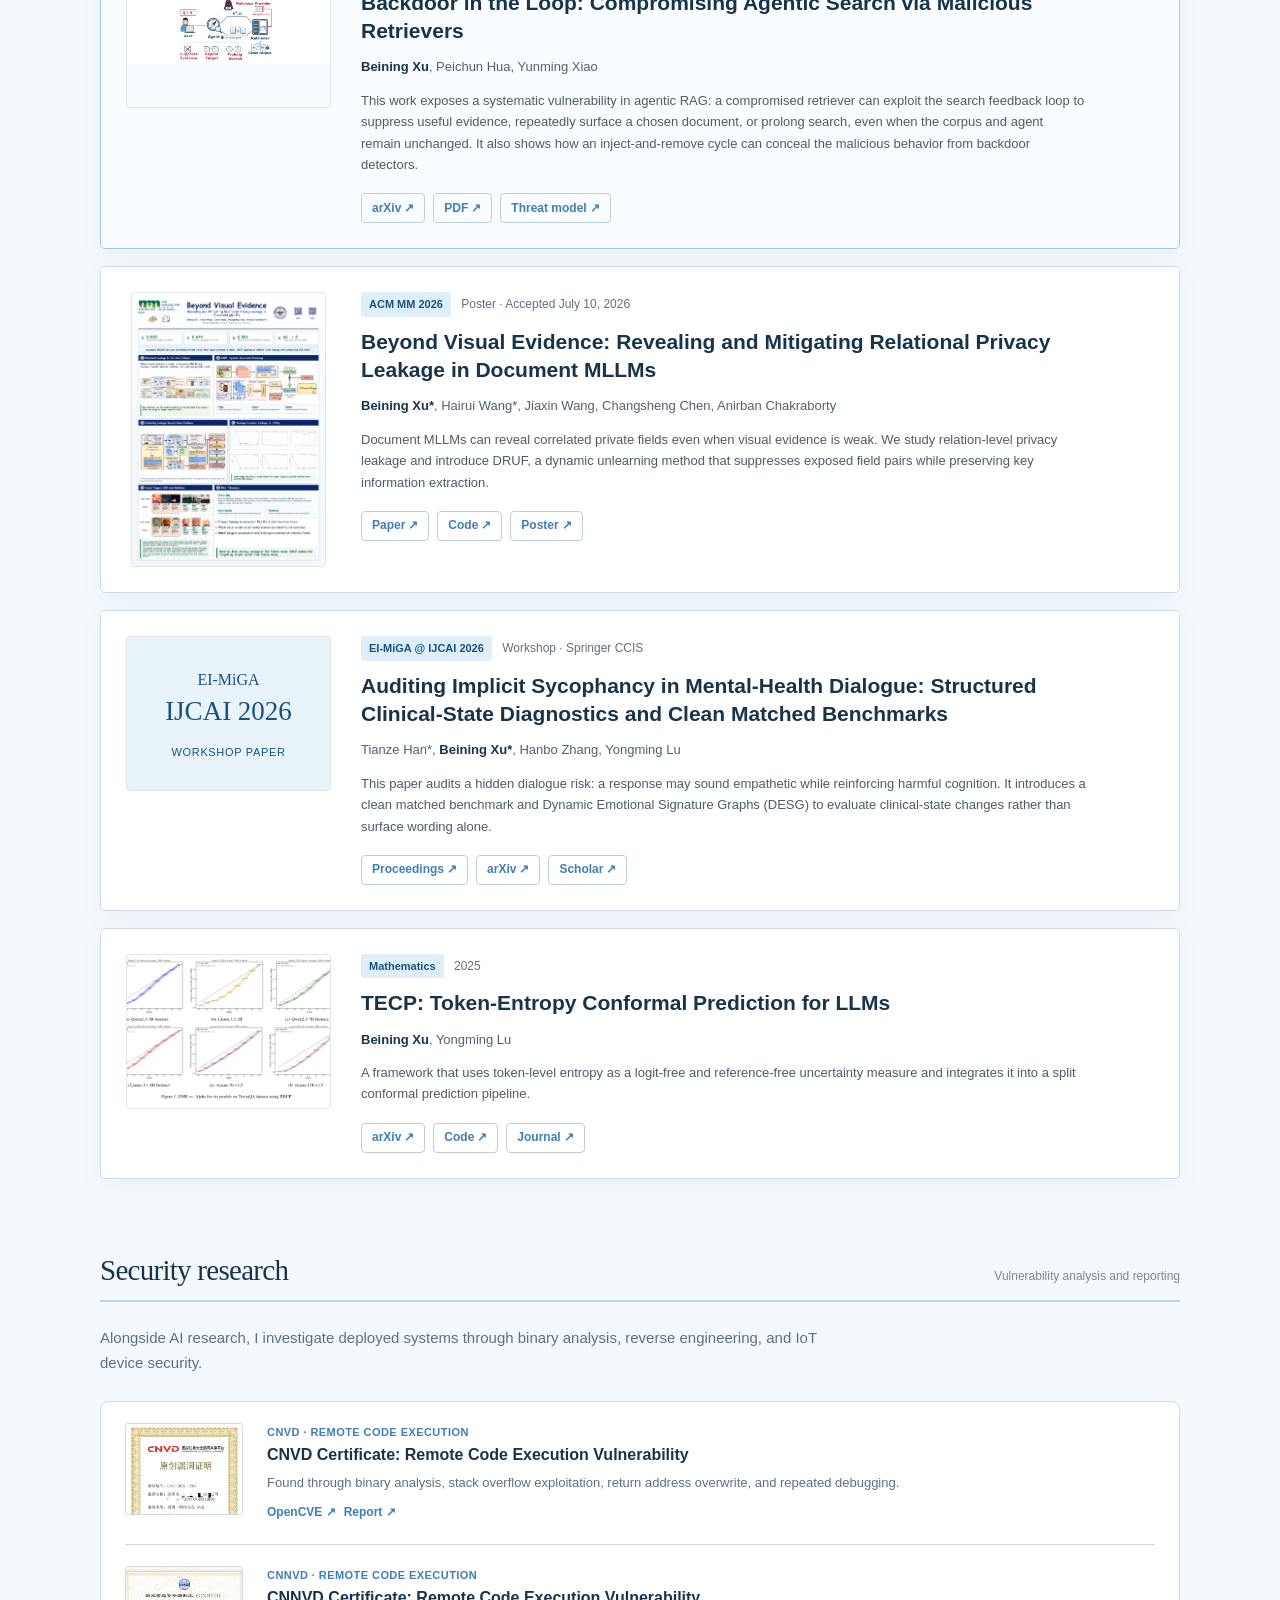
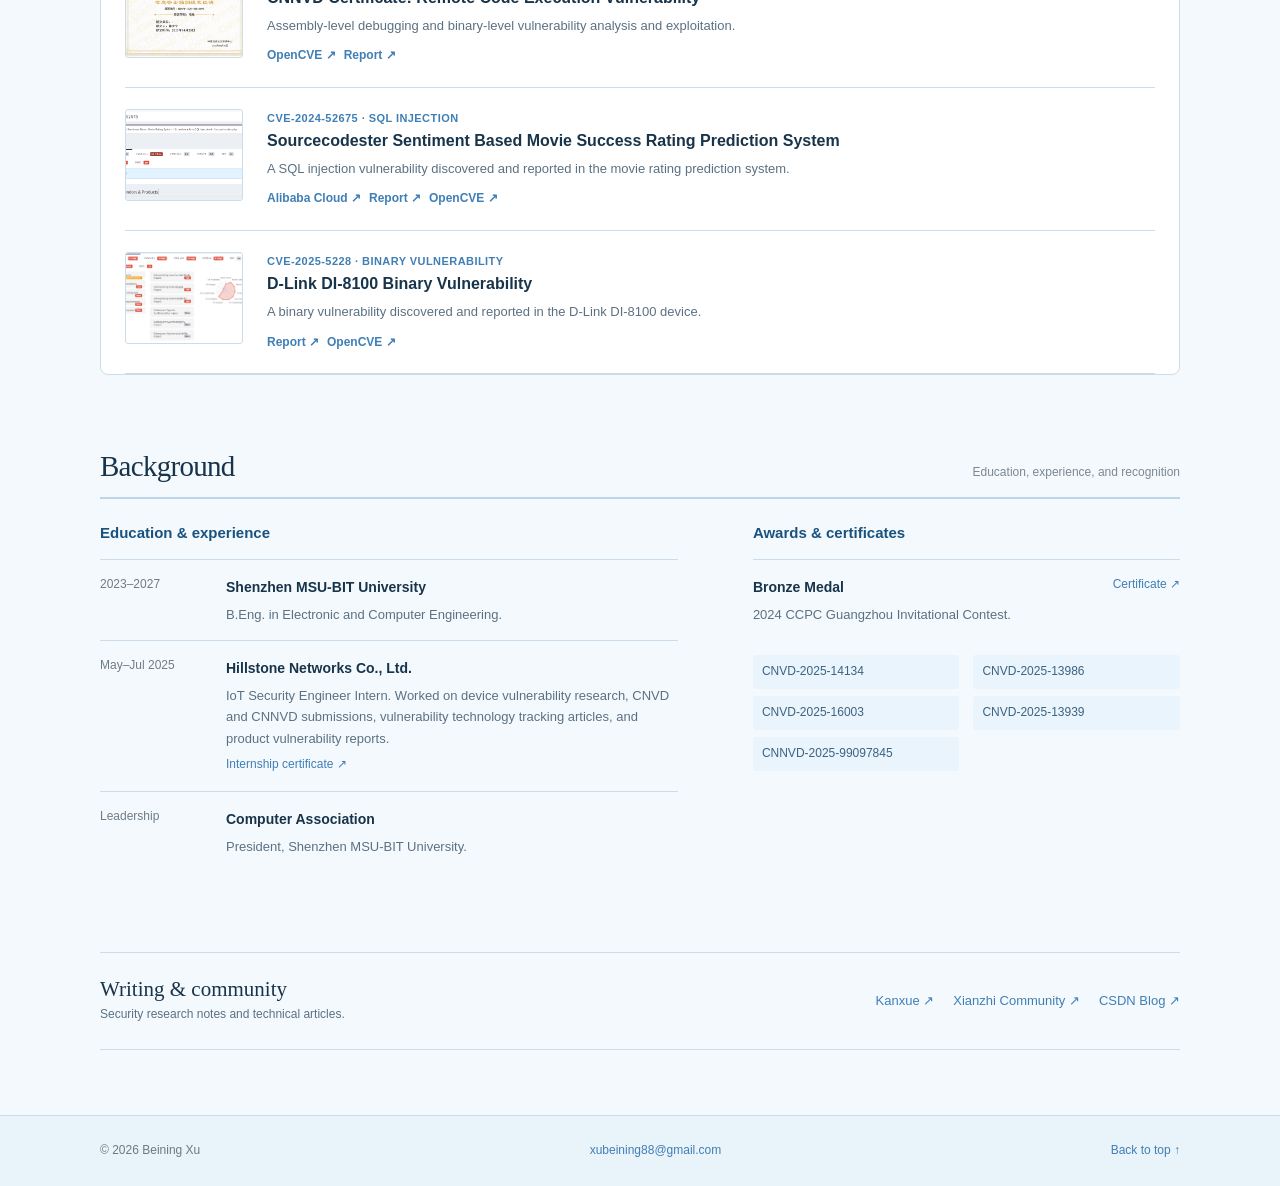
==== commit 3ad64d69: "Refresh blue theme and add agentic search paper" ====
--- a/index.html
+++ b/index.html
@@ -29,7 +29,7 @@
         <p class="overline">Academic homepage</p>
         <h1 id="intro-title">Beining Xu <span>徐北宁</span></h1>
         <p class="intro-role">Undergraduate student in Electronic and Computer Engineering<br> Shenzhen MSU-BIT University · Shenzhen, China</p>
-        <p class="intro-lead">I study trustworthy AI and information security, with a focus on privacy in document multimodal models, LLM uncertainty, and the safety of mental-health dialogue systems.</p>
+        <p class="intro-lead">I study trustworthy AI and information security, with a focus on privacy in document multimodal models, agentic search security, LLM uncertainty, and the safety of mental-health dialogue systems.</p>
         <p>I am also president of the university's Computer Association. My security work includes binary vulnerability exploitation, IoT security, reverse engineering, and vulnerability reporting.</p>
         <div class="profile-links" aria-label="Profile links">
           <a href="mailto:xubeining88@gmail.com">Email</a>
@@ -50,6 +50,7 @@
       <h2 id="focus-title">Research interests</h2>
       <ul>
         <li>Trustworthy and privacy-preserving multimodal large language models</li>
+        <li>Agentic search, retrieval-augmented generation, and backdoor security</li>
         <li>Document understanding, key information extraction, and privacy leakage</li>
         <li>LLM uncertainty estimation, conformal prediction, natural language processing, and dialogue safety</li>
         <li>Embodied intelligence and navigation world models</li>
@@ -63,6 +64,7 @@
         <p>Recent research and milestones</p>
       </div>
       <div class="news-list">
+        <div class="news-item featured-news"><time datetime="2026-09-26">Sep 26, 2026</time><p><strong>We released “Backdoor in the Loop,” a study of malicious retrievers in agentic search.</strong> <a href="#backdoor-loop">Read the paper <span aria-hidden="true">↗</span></a></p></div>
         <div class="news-item featured-news"><time datetime="2026-07-10">Jul 10, 2026</time><p><strong>Our work “Beyond Visual Evidence” was accepted as a poster at ACM Multimedia 2026.</strong> <a href="#acmmm2026">Paper, code, and poster <span aria-hidden="true">↗</span></a></p></div>
         <div class="news-item"><span class="news-date">2026</span><p><a href="#eimiga2026">“Auditing Implicit Sycophancy in Mental-Health Dialogue”</a> appeared in the EI-MiGA workshop proceedings at IJCAI 2026.</p></div>
         <div class="news-item"><time datetime="2025-09-01">Sep 01, 2025</time><p><a href="#tecp">TECP: Token-Entropy Conformal Prediction for LLMs</a> was accepted by <em>Mathematics</em>.</p></div>
@@ -79,6 +81,22 @@
         <p>Research papers and poster</p>
       </div>
       <div class="publication-list">
+        <article class="publication" id="backdoor-loop">
+          <a class="publication-image threat-model-image" href="photo/threat-model.pdf" target="_blank" rel="noopener noreferrer" aria-label="Open the Backdoor in the Loop threat model as a PDF">
+            <img src="photo/threat-model.png" alt="Threat model for compromising agentic search through a malicious retriever" width="2465" height="804" loading="lazy">
+          </a>
+          <div class="publication-body">
+            <p class="venue"><span>arXiv 2026</span> Agentic Search Security</p>
+            <h3>Backdoor in the Loop: Compromising Agentic Search via Malicious Retrievers</h3>
+            <p class="authors"><strong>Beining Xu</strong>, Peichun Hua, Yunming Xiao</p>
+            <p class="publication-summary">This work exposes a systematic vulnerability in agentic RAG: a compromised retriever can exploit the search feedback loop to suppress useful evidence, repeatedly surface a chosen document, or prolong search, even when the corpus and agent remain unchanged. It also shows how an inject-and-remove cycle can conceal the malicious behavior from backdoor detectors.</p>
+            <div class="resource-links">
+              <a href="https://arxiv.org/abs/2609.37468" target="_blank" rel="noopener noreferrer">arXiv <span aria-hidden="true">↗</span></a>
+              <a href="https://arxiv.org/pdf/2609.37468" target="_blank" rel="noopener noreferrer">PDF <span aria-hidden="true">↗</span></a>
+              <a href="photo/threat-model.pdf" target="_blank" rel="noopener noreferrer">Threat model <span aria-hidden="true">↗</span></a>
+            </div>
+          </div>
+        </article>
         <article class="publication" id="acmmm2026">
           <a class="publication-image poster-image" href="photo/ACM%20mm2026.png" target="_blank" rel="noopener noreferrer" aria-label="Open ACM MM 2026 poster">
             <img src="photo/ACM%20mm2026.png" alt="Beyond Visual Evidence, ACM MM 2026 poster" width="3179" height="4494" loading="lazy">
--- a/style.css
+++ b/style.css
@@ -1,11 +1,13 @@
 :root {
-  --ink: #202b35;
-  --muted: #596874;
-  --blue: #1d5b95;
-  --deep-blue: #173b64;
-  --line: #dce4ea;
-  --pale: #f3f7fa;
-  --highlight: #eaf4f5;
+  --ink: #18344b;
+  --muted: #5b7183;
+  --blue: #3f7fb5;
+  --deep-blue: #18527f;
+  --line: #cbddea;
+  --pale: #e9f4fc;
+  --highlight: #dceffa;
+  --page: #f4f9fd;
+  --surface: #ffffff;
   --page-width: 1080px;
 }
 
@@ -13,7 +15,7 @@
 html { scroll-behavior: smooth; }
 body {
   margin: 0;
-  background: #fff;
+  background: var(--page);
   color: var(--ink);
   font: 15px/1.65 -apple-system, BlinkMacSystemFont, "Segoe UI", Arial, sans-serif;
   -webkit-font-smoothing: antialiased;
@@ -26,13 +28,13 @@
 h1, h2, h3 { line-height: 1.3; }
 .container { width: min(var(--page-width), calc(100% - 56px)); margin: 0 auto; }
 [id] { scroll-margin-top: 90px; }
-::selection { background: #d9eff0; }
+::selection { background: #cfe9fb; }
 
 .site-header {
   position: sticky;
   top: 0;
   z-index: 20;
-  background: rgba(255, 255, 255, .96);
+  background: rgba(244, 249, 253, .96);
   backdrop-filter: blur(12px);
   border-bottom: 1px solid var(--line);
 }
@@ -55,8 +57,13 @@
   display: grid;
   grid-template-columns: minmax(0, 1fr) 175px;
   gap: 48px;
-  padding: 92px 0 58px;
+  margin-top: 28px;
+  padding: 64px 50px 54px;
   align-items: start;
+  background: linear-gradient(135deg, #ffffff 0%, #eef7fd 100%);
+  border: 1px solid #d6e7f2;
+  border-radius: 18px;
+  box-shadow: 0 18px 45px rgba(47, 105, 146, .08);
 }
 .overline {
   margin-bottom: 12px;
@@ -73,7 +80,7 @@
   font-weight: 400;
   letter-spacing: -.045em;
 }
-.intro h1 span { color: #758492; font: 400 .36em/1.2 "Segoe UI", Arial, sans-serif; letter-spacing: 0; vertical-align: middle; white-space: nowrap; }
+.intro h1 span { color: #7892a5; font: 400 .36em/1.2 "Segoe UI", Arial, sans-serif; letter-spacing: 0; vertical-align: middle; white-space: nowrap; }
 .intro-role { margin-bottom: 27px; color: var(--muted); font-size: 15px; }
 .intro-lead { max-width: 695px; margin-bottom: 15px; color: #263f53; font-size: 18px; line-height: 1.6; }
 .intro-copy > p:not(.overline):not(.intro-role):not(.intro-lead) { max-width: 730px; color: #4c5a66; }
@@ -100,26 +107,30 @@
   grid-template-columns: 220px 1fr;
   gap: 34px;
   padding: 25px 29px;
-  background: var(--pale);
-  border-left: 3px solid #8db7d2;
-  border-radius: 3px;
+  margin-top: 24px;
+  background: #e4f1fa;
+  border: 1px solid #c9e0ef;
+  border-left: 4px solid #70a9cf;
+  border-radius: 8px;
 }
 .research-focus h2 { margin: 5px 0 0; color: var(--deep-blue); font-size: 17px; }
 .research-focus ul { display: grid; grid-template-columns: repeat(2, minmax(0, 1fr)); gap: 7px 25px; margin: 0; padding-left: 18px; color: #415462; font-size: 13px; }
-.research-focus li::marker { color: #7ba8c6; }
+.research-focus li::marker { color: #5b9bc7; }
 
 .content-section { padding-top: 73px; }
-.section-heading { display: flex; align-items: baseline; justify-content: space-between; gap: 20px; margin-bottom: 24px; padding-bottom: 12px; border-bottom: 2px solid #d0dee8; }
+.section-heading { display: flex; align-items: baseline; justify-content: space-between; gap: 20px; margin-bottom: 24px; padding-bottom: 12px; border-bottom: 2px solid #bcd6e8; }
 .section-heading h2 { margin: 0; font: 400 29px/1.25 Georgia, "Times New Roman", serif; letter-spacing: -.025em; }
 .section-heading p { margin: 0; color: #7b8892; font-size: 12px; }
 .section-intro { max-width: 745px; margin-bottom: 25px; color: var(--muted); }
 
-.news-list { border-top: 1px solid #e7ecf0; }
-.news-item { display: grid; grid-template-columns: 135px 1fr; gap: 20px; padding: 12px 11px; border-bottom: 1px solid #e7ecf0; }
+.news-list { overflow: hidden; background: var(--surface); border: 1px solid var(--line); border-radius: 8px; }
+.news-item { display: grid; grid-template-columns: 135px 1fr; gap: 20px; padding: 13px 15px; border-bottom: 1px solid #dce8f1; }
+.news-item:last-child { border-bottom: 0; }
 .news-item time { color: #687989; font-size: 13px; white-space: nowrap; }
 .news-date { color: #687989; font-size: 13px; white-space: nowrap; }
 .news-item p { margin: 0; font-size: 14px; }
-.featured-news { margin: -1px 0 0; background: var(--highlight); border-left: 3px solid #55a6ae; }
+.featured-news { background: var(--highlight); border-left: 4px solid #579bc8; }
+.featured-news + .featured-news { background: #e8f4fb; }
 .featured-news time { color: var(--deep-blue); font-weight: 700; }
 .featured-news a { font-weight: 600; white-space: nowrap; }
 
@@ -131,11 +142,14 @@
   padding: 25px;
   border: 1px solid var(--line);
   border-radius: 5px;
-  background: #fff;
-}
-.publication:first-child { border-color: #c0d9e1; background: #fcfefe; }
+  background: var(--surface);
+  box-shadow: 0 8px 24px rgba(47, 105, 146, .055);
+}
+.publication:first-child { border-color: #9fc9e3; background: #fafdff; }
 .publication-image { display: block; align-self: start; overflow: hidden; height: 155px; background: #f0f4f5; border: 1px solid #e0e7eb; border-radius: 3px; }
 .publication-image img { display: block; width: 100%; height: 100%; object-fit: cover; }
+.threat-model-image { background: #f8fbfe; }
+.threat-model-image img { object-fit: contain; }
 .poster-image { height: 275px; width: 195px; justify-self: center; }
 .poster-image img { object-fit: contain; background: #fff; }
 .publication-image:hover { outline: 2px solid #9fc4d4; outline-offset: 2px; }
@@ -144,7 +158,7 @@
   align-items: center;
   justify-content: center;
   padding: 20px;
-  background: #edf4f7;
+  background: #e8f3fa;
   color: var(--deep-blue);
   text-align: center;
 }
@@ -152,7 +166,7 @@
 .paper-placeholder strong { display: block; margin-top: 3px; font-size: 27px; font-weight: 400; }
 .paper-placeholder small { display: block; margin-top: 15px; font: 11px/1.3 "Segoe UI", Arial, sans-serif; letter-spacing: .06em; text-transform: uppercase; }
 .venue { margin-bottom: 11px; color: #617080; font-size: 12px; }
-.venue span { display: inline-block; margin-right: 7px; padding: 3px 8px; border-radius: 3px; background: #e3eff5; color: var(--deep-blue); font-size: 11px; font-weight: 700; }
+.venue span { display: inline-block; margin-right: 7px; padding: 3px 8px; border-radius: 3px; background: #deeffa; color: var(--deep-blue); font-size: 11px; font-weight: 700; }
 .publication h3 { max-width: 710px; margin: 0 0 11px; font-size: 21px; font-weight: 650; line-height: 1.35; }
 .authors { margin-bottom: 12px; color: #506170; font-size: 13px; }
 .authors strong { color: var(--ink); font-weight: 700; }
@@ -161,7 +175,7 @@
 .resource-links a { min-height: 30px; padding: 3px 10px; font-size: 12px; }
 .resource-links a span { margin-left: 3px; }
 
-.report-list { border-top: 1px solid var(--line); }
+.report-list { padding: 0 24px; background: var(--surface); border: 1px solid var(--line); border-radius: 8px; }
 .report { display: grid; grid-template-columns: 118px minmax(0, 1fr); gap: 24px; padding: 21px 0; border-bottom: 1px solid var(--line); }
 .report-image { display: block; width: 118px; height: 92px; overflow: hidden; background: var(--pale); border: 1px solid var(--line); border-radius: 3px; }
 .report-image img { width: 100%; height: 100%; object-fit: cover; object-position: top; }
@@ -181,13 +195,13 @@
 .award { display: flex; justify-content: space-between; gap: 12px; padding: 15px 0; border-top: 1px solid var(--line); }
 .award a { flex: none; font-size: 12px; }
 .certificate-list { display: grid; grid-template-columns: repeat(2, minmax(0, 1fr)); gap: 7px 14px; margin: 15px 0 0; padding: 0; list-style: none; }
-.certificate-list li { padding: 7px 9px; background: var(--pale); color: #486170; font-size: 12px; border-radius: 3px; }
+.certificate-list li { padding: 7px 9px; background: var(--pale); color: #3d6380; font-size: 12px; border-radius: 3px; }
 
 .writing { display: flex; align-items: center; justify-content: space-between; gap: 30px; margin: 80px 0 65px; padding: 24px 0; border-top: 1px solid var(--line); border-bottom: 1px solid var(--line); }
 .writing h2 { margin: 0 0 3px; font: 400 21px Georgia, "Times New Roman", serif; }
 .writing p { margin: 0; color: var(--muted); font-size: 12px; }
 .writing-links { display: flex; flex-wrap: wrap; gap: 19px; font-size: 13px; }
-.site-footer { border-top: 1px solid var(--line); background: #f8fafb; }
+.site-footer { border-top: 1px solid var(--line); background: #e9f3fa; }
 .footer-inner { display: flex; align-items: center; justify-content: space-between; gap: 20px; padding: 25px 0; color: #6b7984; font-size: 12px; }
 .footer-inner a { font-size: 12px; }
 
@@ -199,7 +213,7 @@
   .nav-links a { font-size: 11px; }
   .nav-email { margin-left: auto; padding-left: 15px; font-size: 12px; }
   [id] { scroll-margin-top: 115px; }
-  .intro { grid-template-columns: 1fr 120px; gap: 24px; padding: 57px 0 40px; }
+  .intro { grid-template-columns: 1fr 120px; gap: 24px; padding: 42px 30px 38px; }
   .intro h1 { font-size: 46px; }
   .intro h1 span { display: block; margin-top: 3px; font-size: 18px; }
   .intro-role { font-size: 13px; }
@@ -213,6 +227,7 @@
   .publication { grid-template-columns: 140px minmax(0, 1fr); gap: 20px; padding: 18px; }
   .poster-image { width: 140px; height: 198px; }
   .publication-image:not(.poster-image) { width: 140px; height: 105px; }
+  .threat-model-image { width: 140px; height: 105px; }
   .paper-placeholder strong { font-size: 20px; }
   .publication h3 { font-size: 18px; }
   .background-grid { grid-template-columns: 1fr; gap: 40px; }
@@ -220,7 +235,7 @@
   .writing-links { margin-top: 18px; }
 }
 @media (max-width: 520px) {
-  .intro { grid-template-columns: 1fr 85px; gap: 12px; }
+  .intro { grid-template-columns: 1fr 85px; gap: 12px; margin-top: 18px; padding: 34px 20px 32px; border-radius: 12px; }
   .intro h1 { font-size: 40px; }
   .intro-aside { padding-top: 25px; }
   .avatar { width: 85px; height: 85px; }
@@ -230,7 +245,9 @@
   .publication { grid-template-columns: 1fr; }
   .poster-image { width: 150px; height: 212px; justify-self: start; }
   .publication-image:not(.poster-image) { width: 190px; height: 115px; }
+  .threat-model-image { width: 100%; height: 128px; }
   .news-date { font-size: 12px; }
+  .report-list { padding: 0 15px; }
   .report { grid-template-columns: 75px minmax(0, 1fr); gap: 15px; }
   .report-image { width: 75px; height: 75px; }
   .background-item { grid-template-columns: 1fr; gap: 2px; }
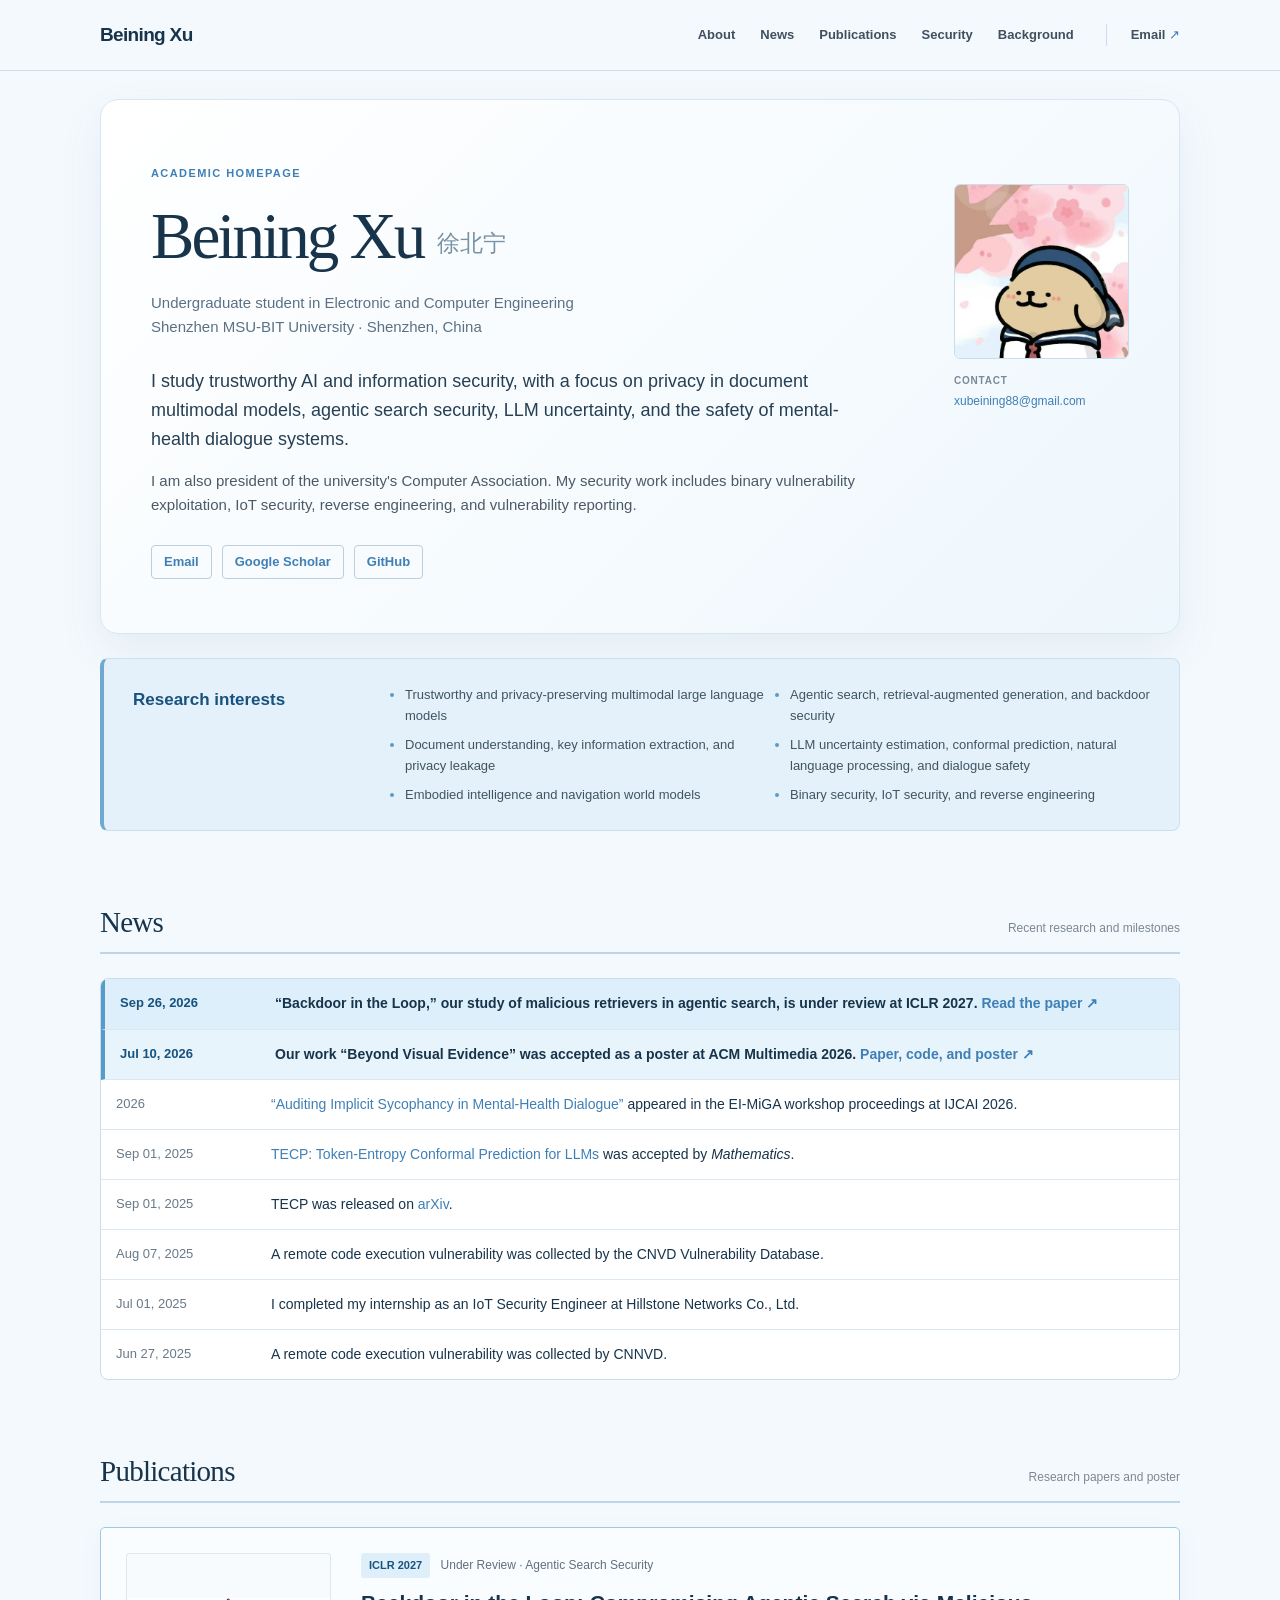
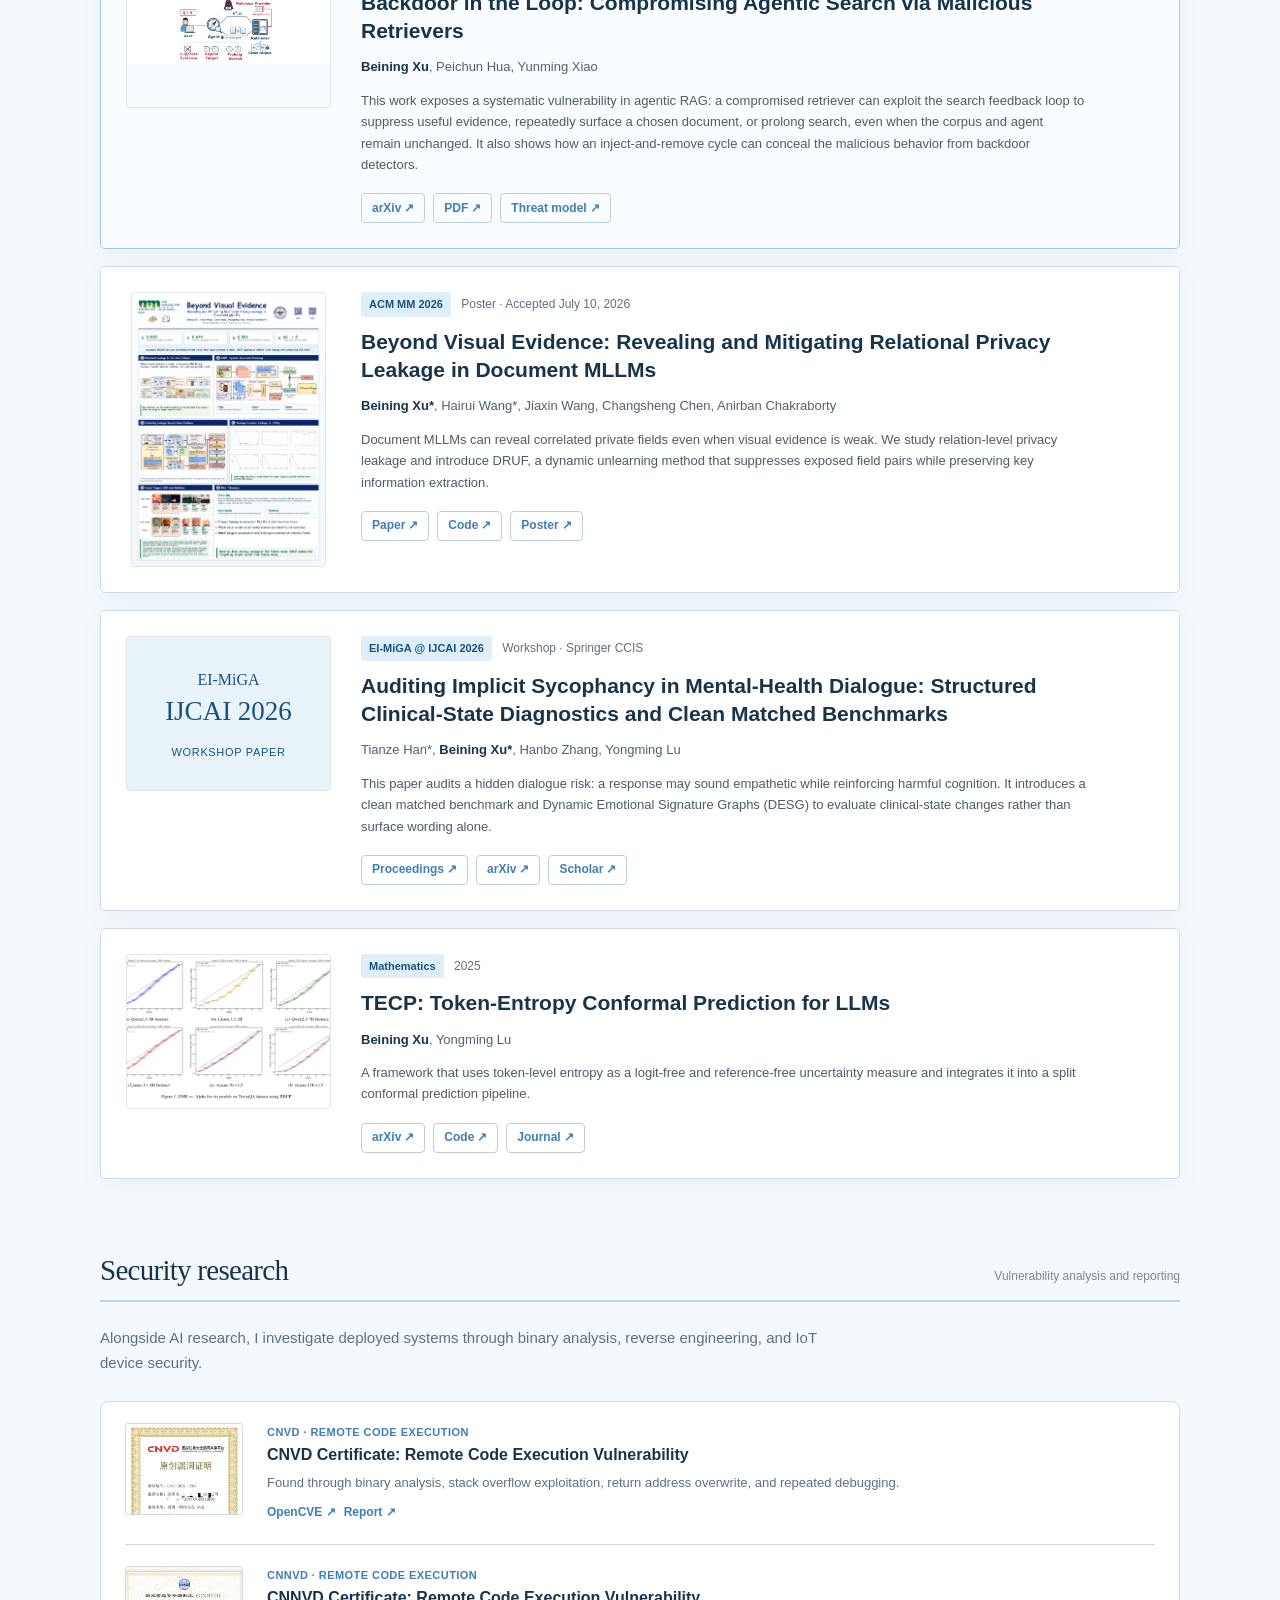
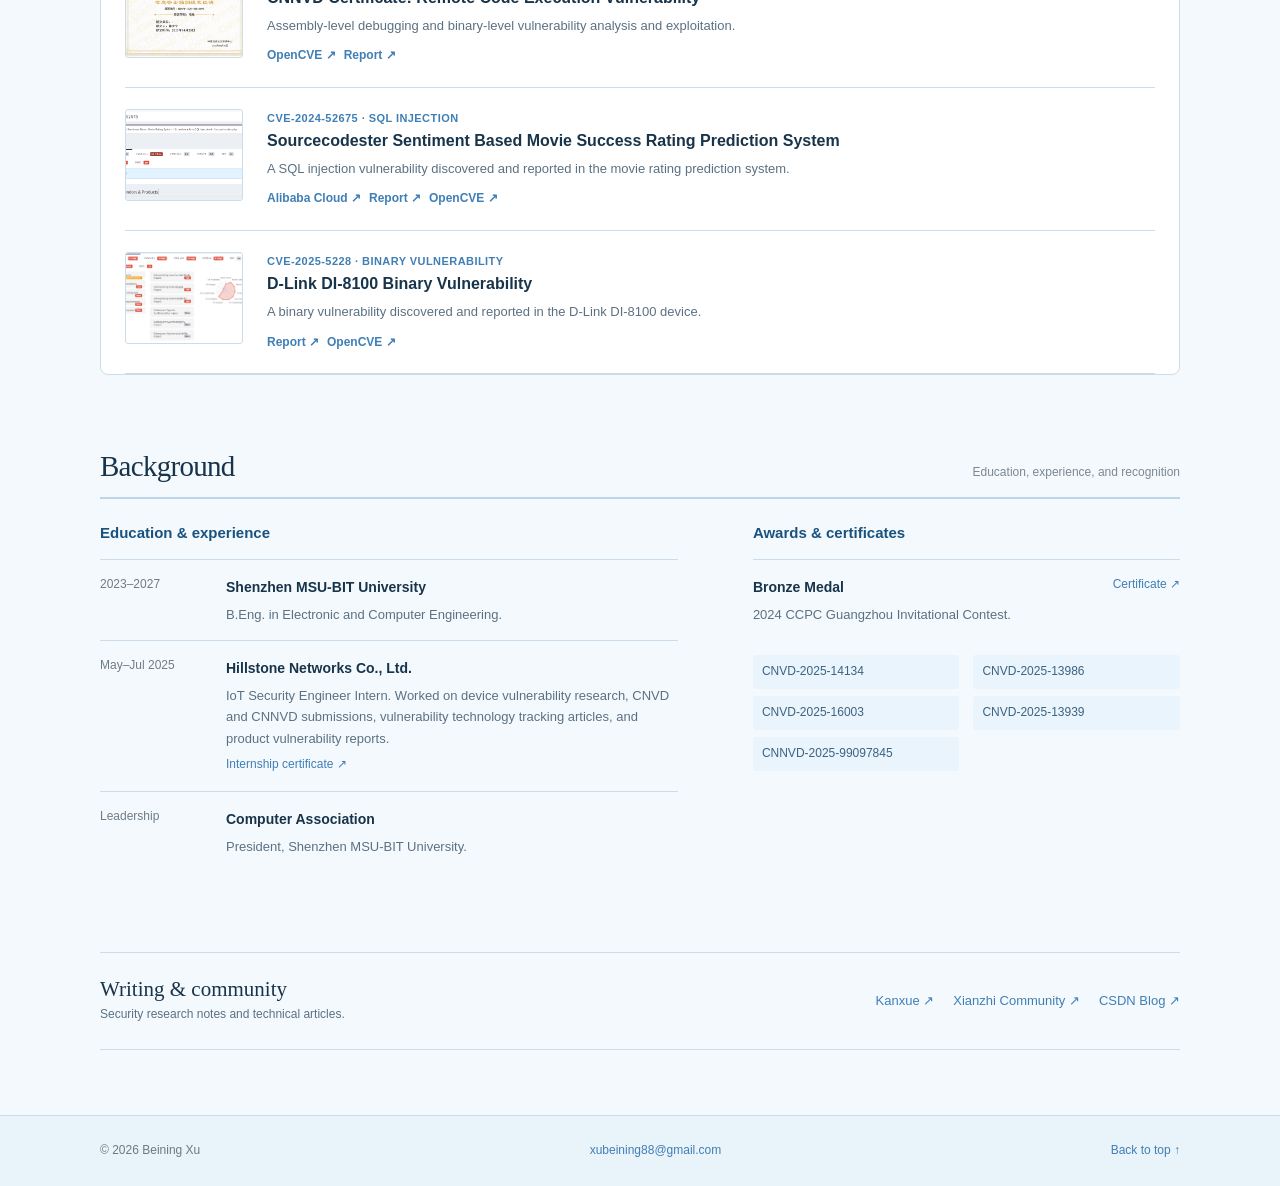
==== commit 6bcb688a: "Mark agentic search paper under review at ICLR 2027" ====
--- a/index.html
+++ b/index.html
@@ -64,7 +64,7 @@
         <p>Recent research and milestones</p>
       </div>
       <div class="news-list">
-        <div class="news-item featured-news"><time datetime="2026-09-26">Sep 26, 2026</time><p><strong>We released “Backdoor in the Loop,” a study of malicious retrievers in agentic search.</strong> <a href="#backdoor-loop">Read the paper <span aria-hidden="true">↗</span></a></p></div>
+        <div class="news-item featured-news"><time datetime="2026-09-26">Sep 26, 2026</time><p><strong>“Backdoor in the Loop,” our study of malicious retrievers in agentic search, is under review at ICLR 2027.</strong> <a href="#backdoor-loop">Read the paper <span aria-hidden="true">↗</span></a></p></div>
         <div class="news-item featured-news"><time datetime="2026-07-10">Jul 10, 2026</time><p><strong>Our work “Beyond Visual Evidence” was accepted as a poster at ACM Multimedia 2026.</strong> <a href="#acmmm2026">Paper, code, and poster <span aria-hidden="true">↗</span></a></p></div>
         <div class="news-item"><span class="news-date">2026</span><p><a href="#eimiga2026">“Auditing Implicit Sycophancy in Mental-Health Dialogue”</a> appeared in the EI-MiGA workshop proceedings at IJCAI 2026.</p></div>
         <div class="news-item"><time datetime="2025-09-01">Sep 01, 2025</time><p><a href="#tecp">TECP: Token-Entropy Conformal Prediction for LLMs</a> was accepted by <em>Mathematics</em>.</p></div>
@@ -86,7 +86,7 @@
             <img src="photo/threat-model.png" alt="Threat model for compromising agentic search through a malicious retriever" width="2465" height="804" loading="lazy">
           </a>
           <div class="publication-body">
-            <p class="venue"><span>arXiv 2026</span> Agentic Search Security</p>
+            <p class="venue"><span>ICLR 2027</span> Under Review · Agentic Search Security</p>
             <h3>Backdoor in the Loop: Compromising Agentic Search via Malicious Retrievers</h3>
             <p class="authors"><strong>Beining Xu</strong>, Peichun Hua, Yunming Xiao</p>
             <p class="publication-summary">This work exposes a systematic vulnerability in agentic RAG: a compromised retriever can exploit the search feedback loop to suppress useful evidence, repeatedly surface a chosen document, or prolong search, even when the corpus and agent remain unchanged. It also shows how an inject-and-remove cycle can conceal the malicious behavior from backdoor detectors.</p>
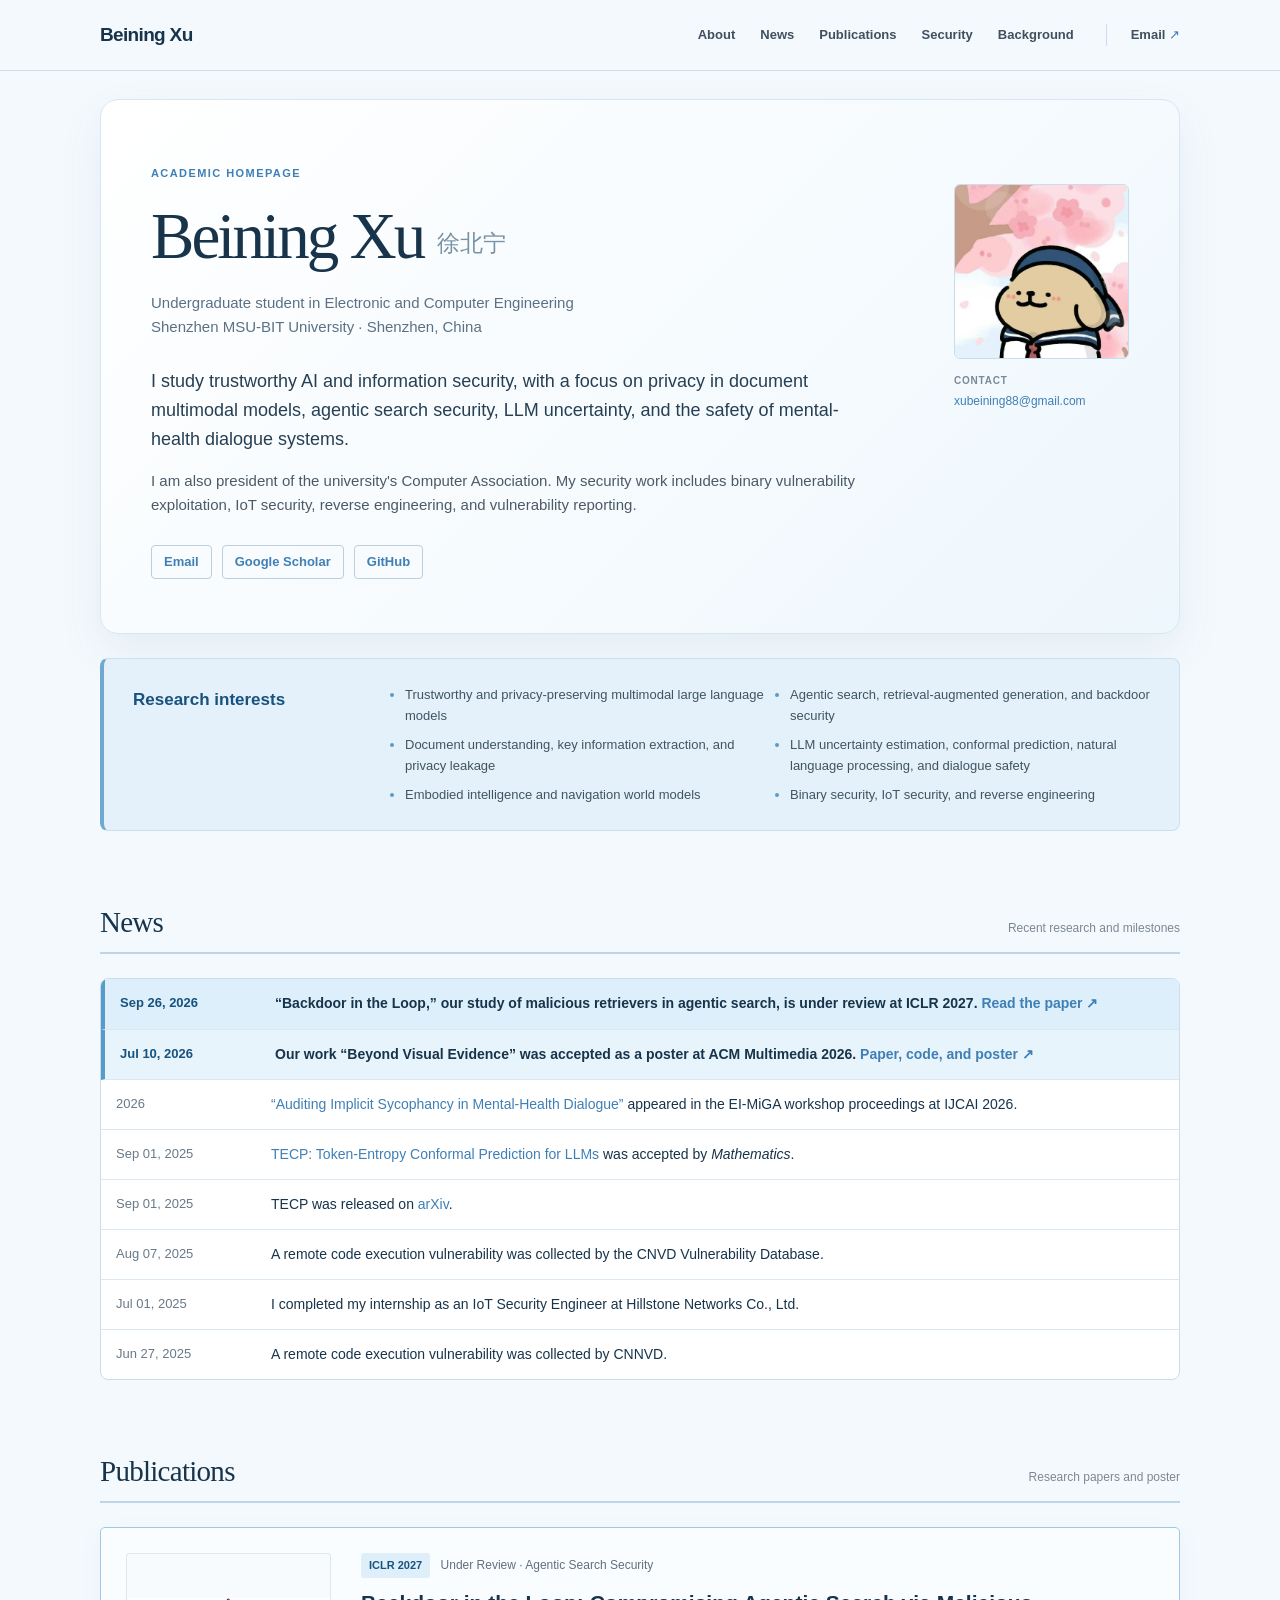
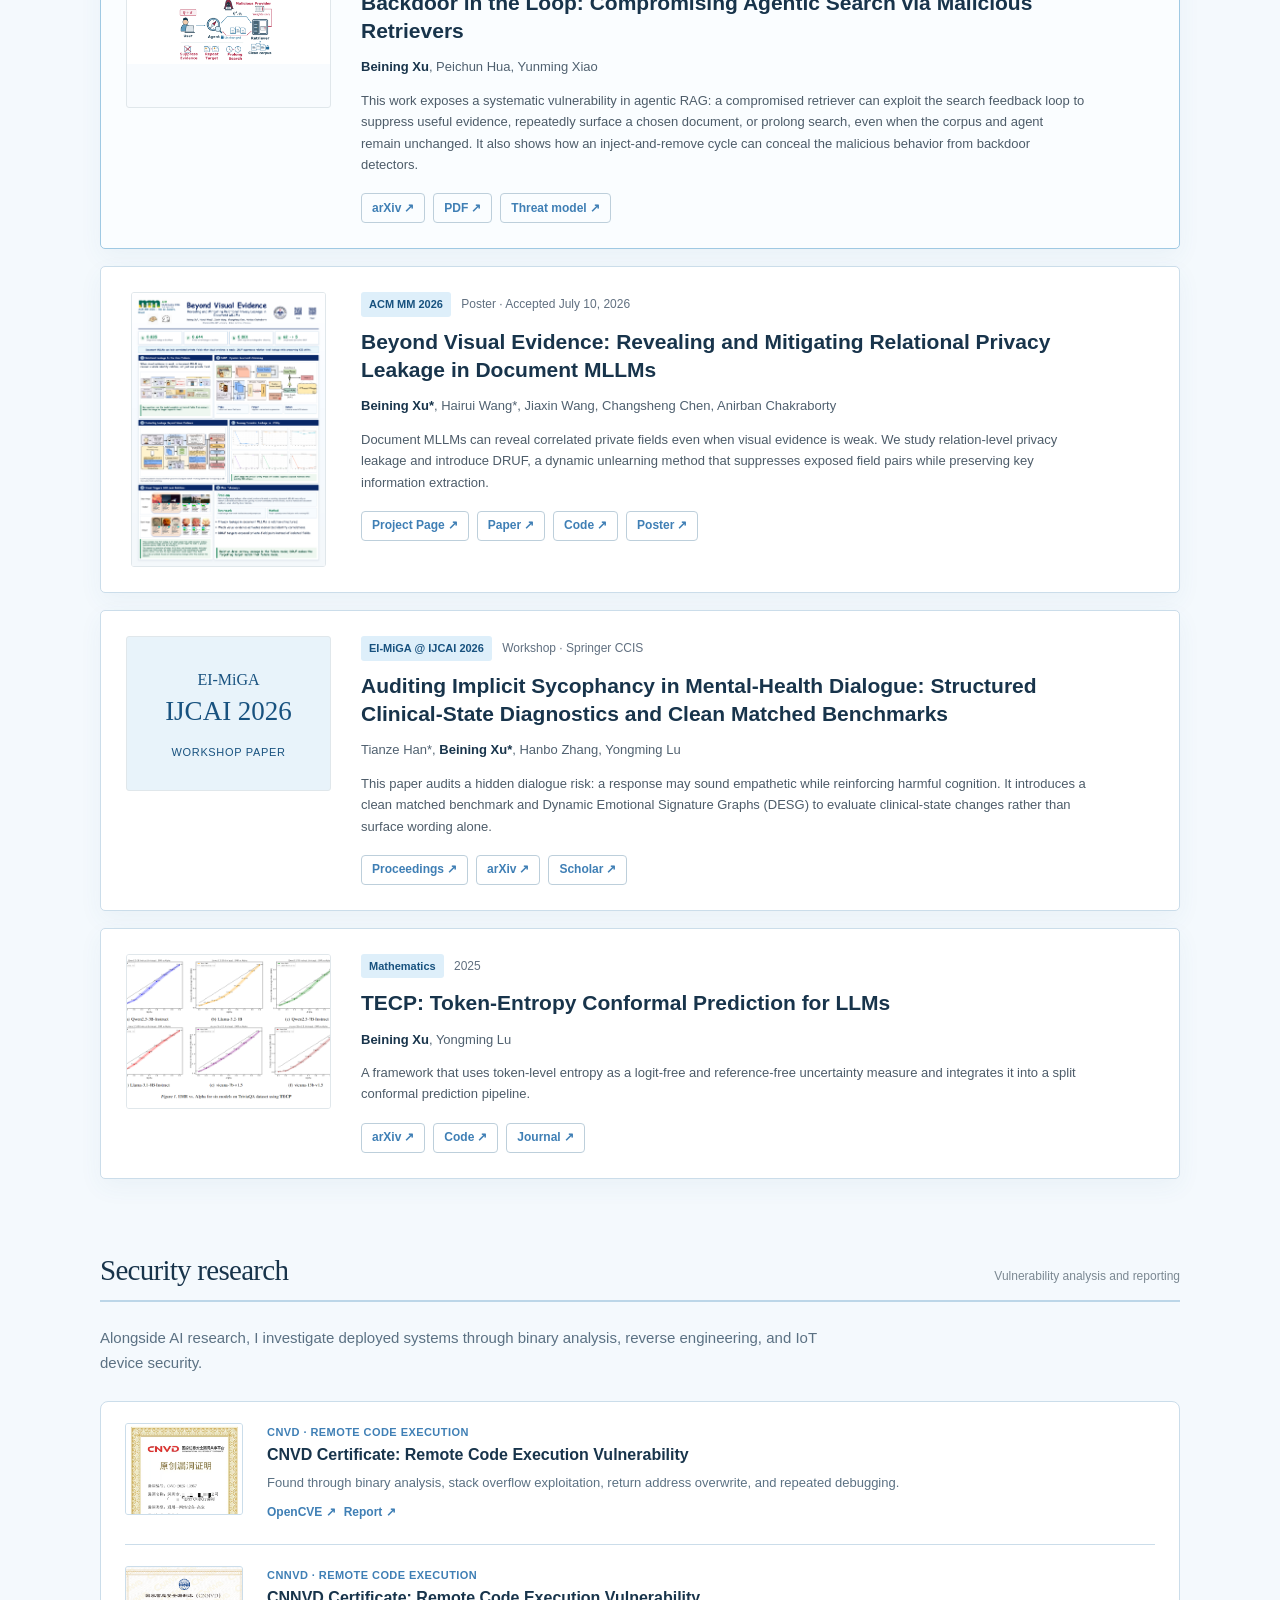
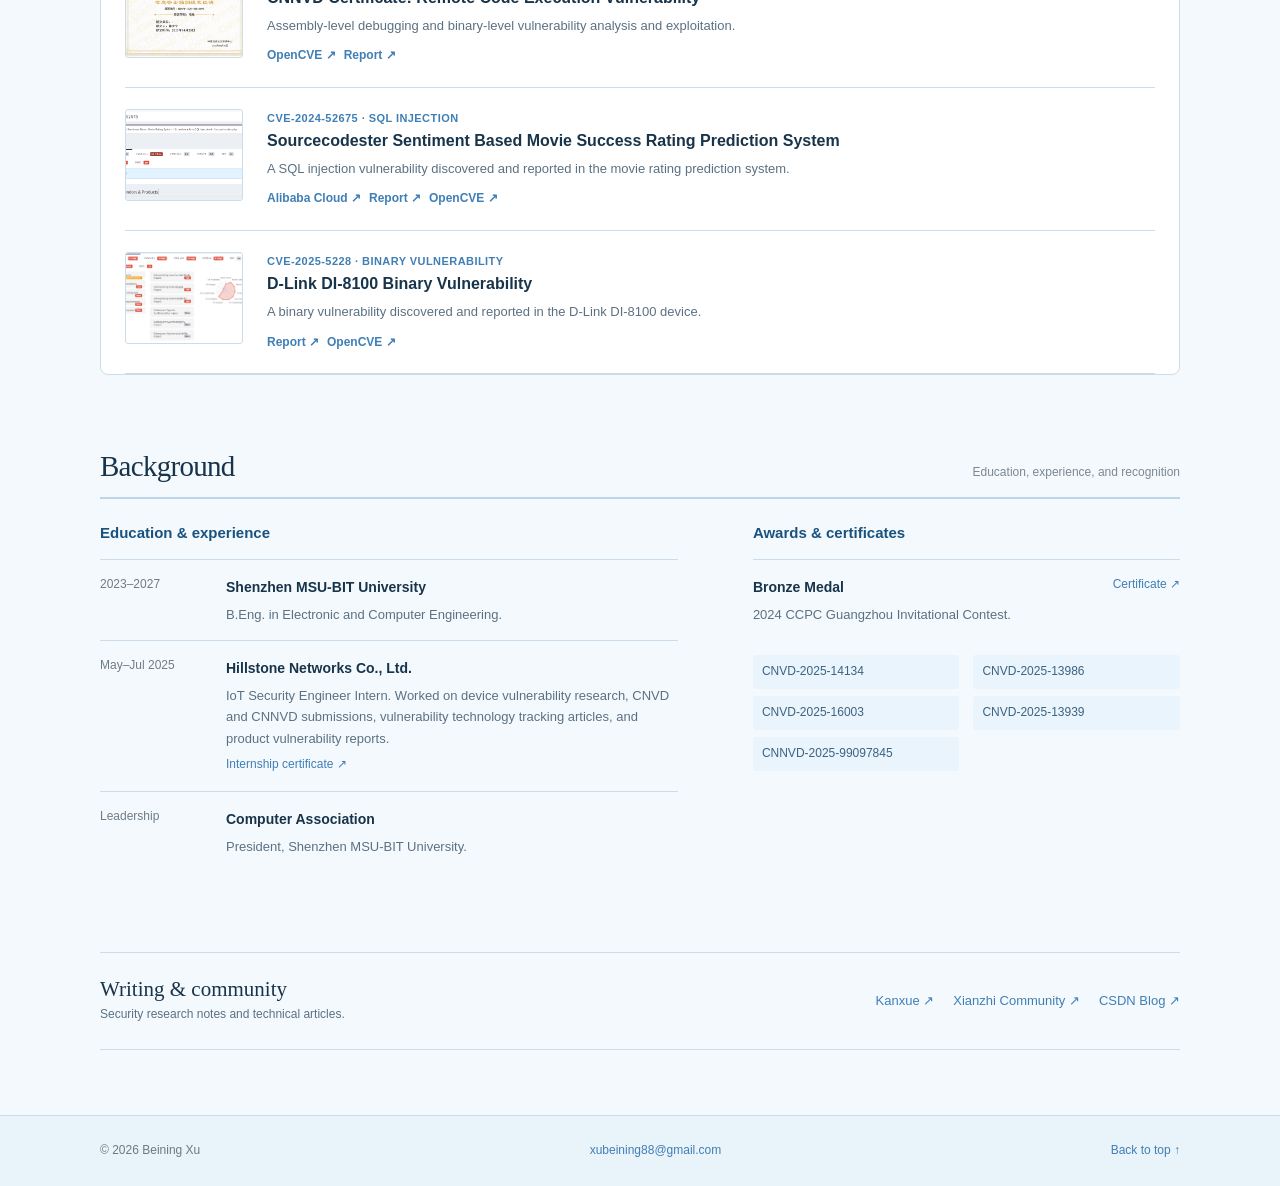
==== commit 621430b0: "Add Beyond Visual Evidence project page" ====
--- a/index.html
+++ b/index.html
@@ -107,6 +107,7 @@
             <p class="authors"><strong>Beining Xu*</strong>, Hairui Wang*, Jiaxin Wang, Changsheng Chen, Anirban Chakraborty</p>
             <p class="publication-summary">Document MLLMs can reveal correlated private fields even when visual evidence is weak. We study relation-level privacy leakage and introduce DRUF, a dynamic unlearning method that suppresses exposed field pairs while preserving key information extraction.</p>
             <div class="resource-links">
+              <a href="beyond-visual-evidence/">Project Page <span aria-hidden="true">↗</span></a>
               <a href="https://arxiv.org/pdf/2608.12911" target="_blank" rel="noopener noreferrer">Paper <span aria-hidden="true">↗</span></a>
               <a href="https://github.com/xubeining/Beyond-Visual-Evidence" target="_blank" rel="noopener noreferrer">Code <span aria-hidden="true">↗</span></a>
               <a href="photo/ACM%20mm2026.png" target="_blank" rel="noopener noreferrer">Poster <span aria-hidden="true">↗</span></a>
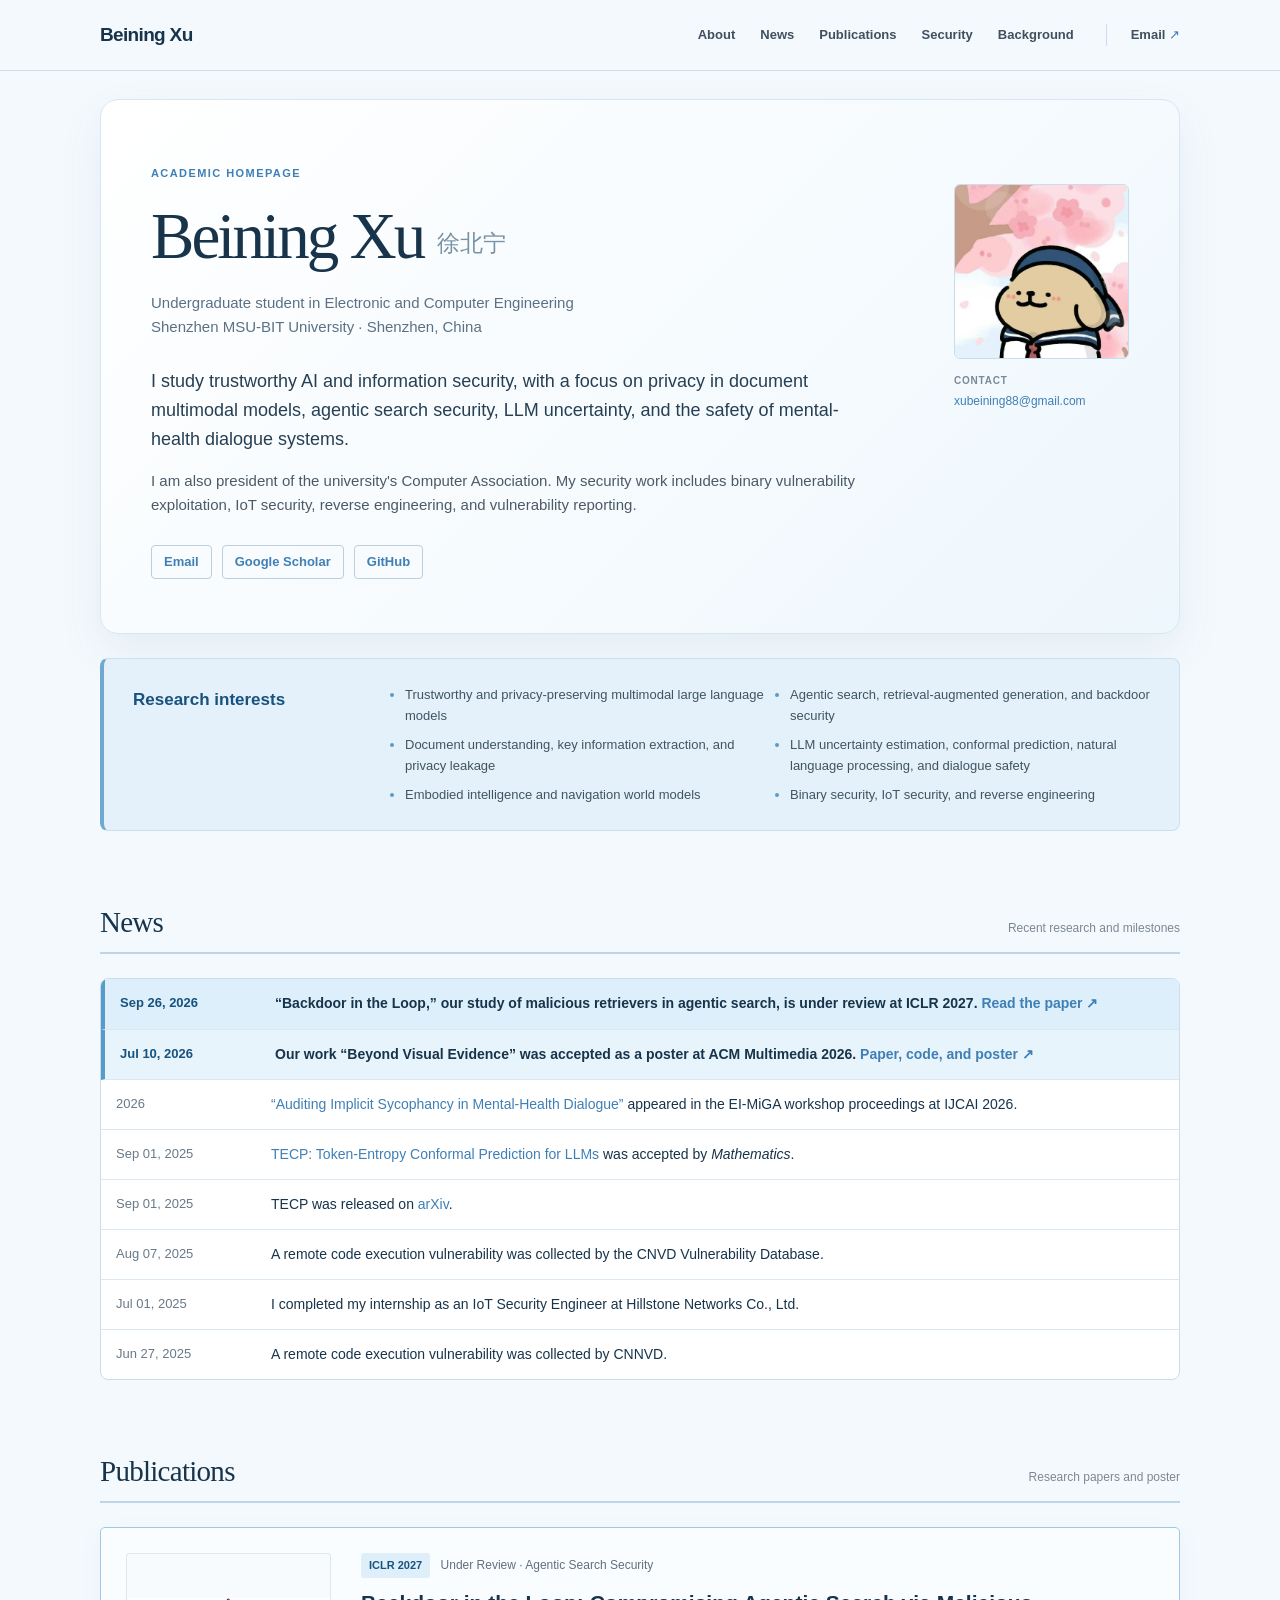
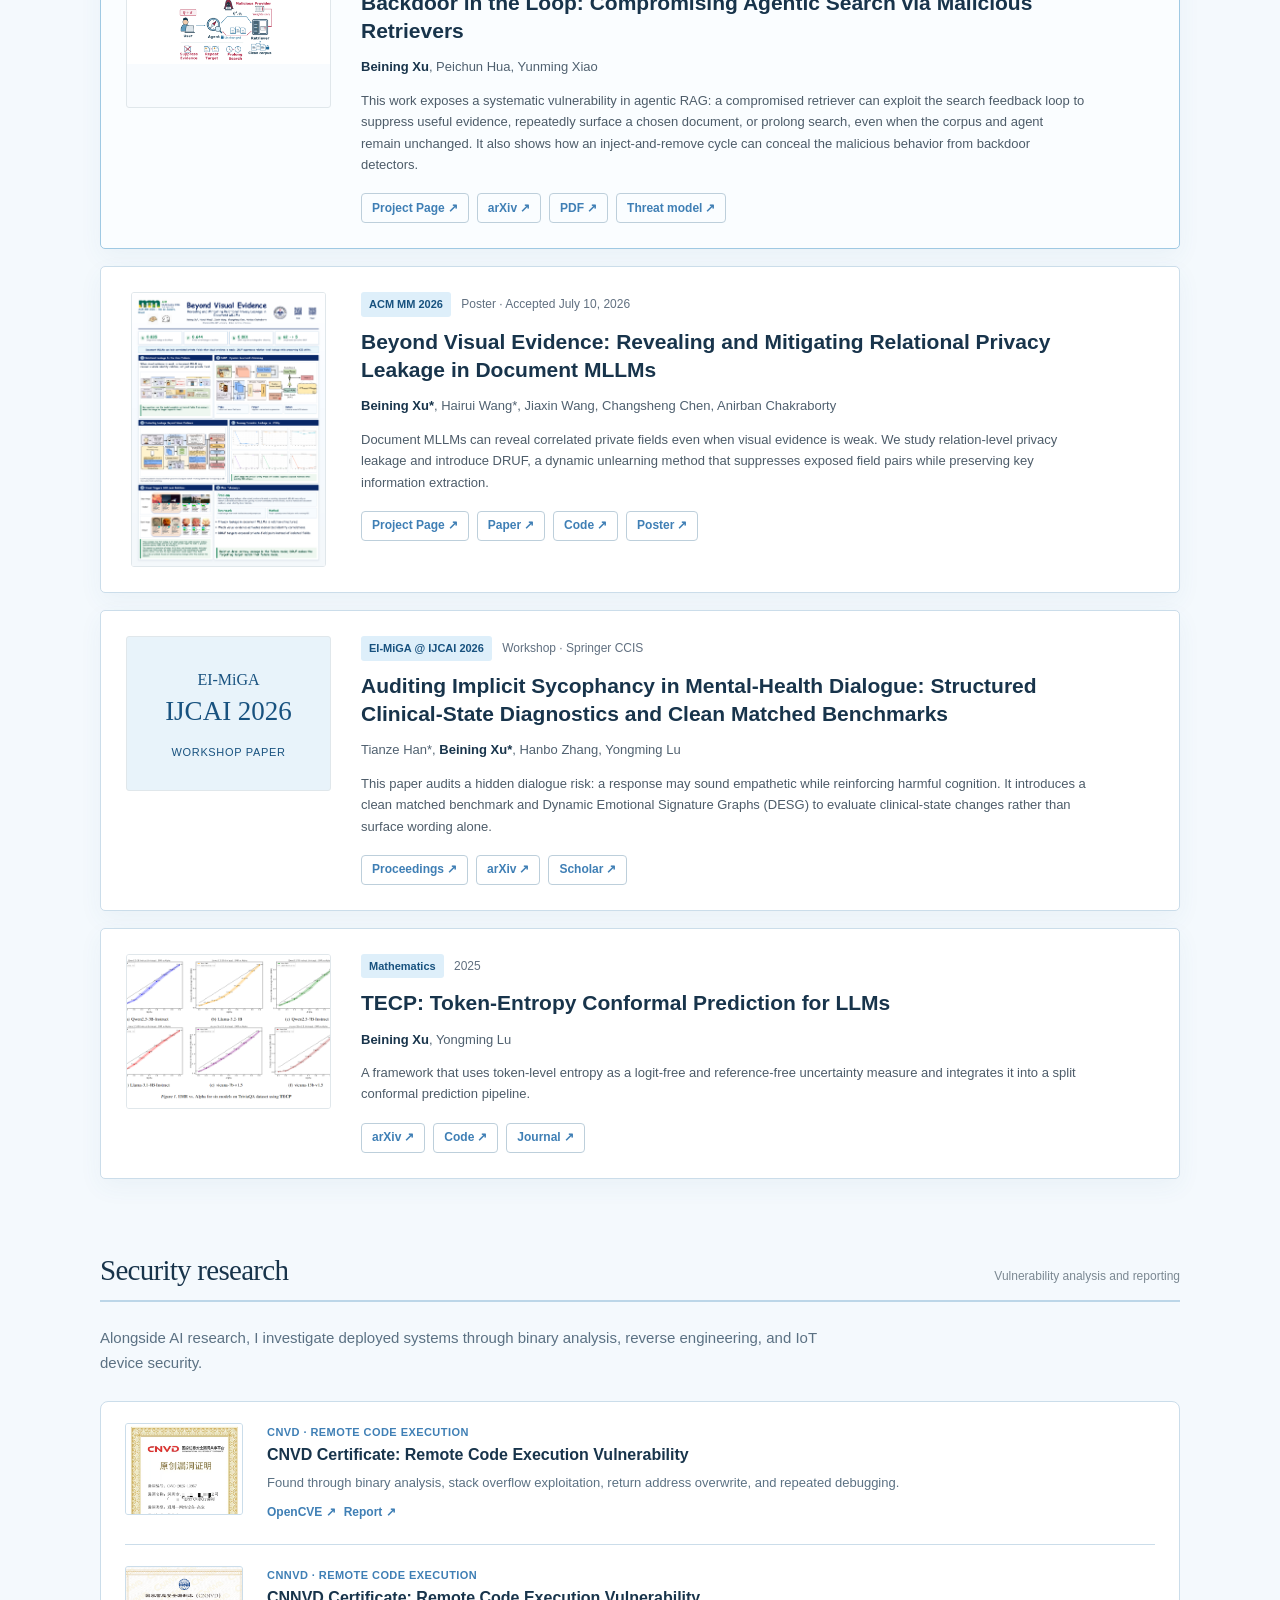
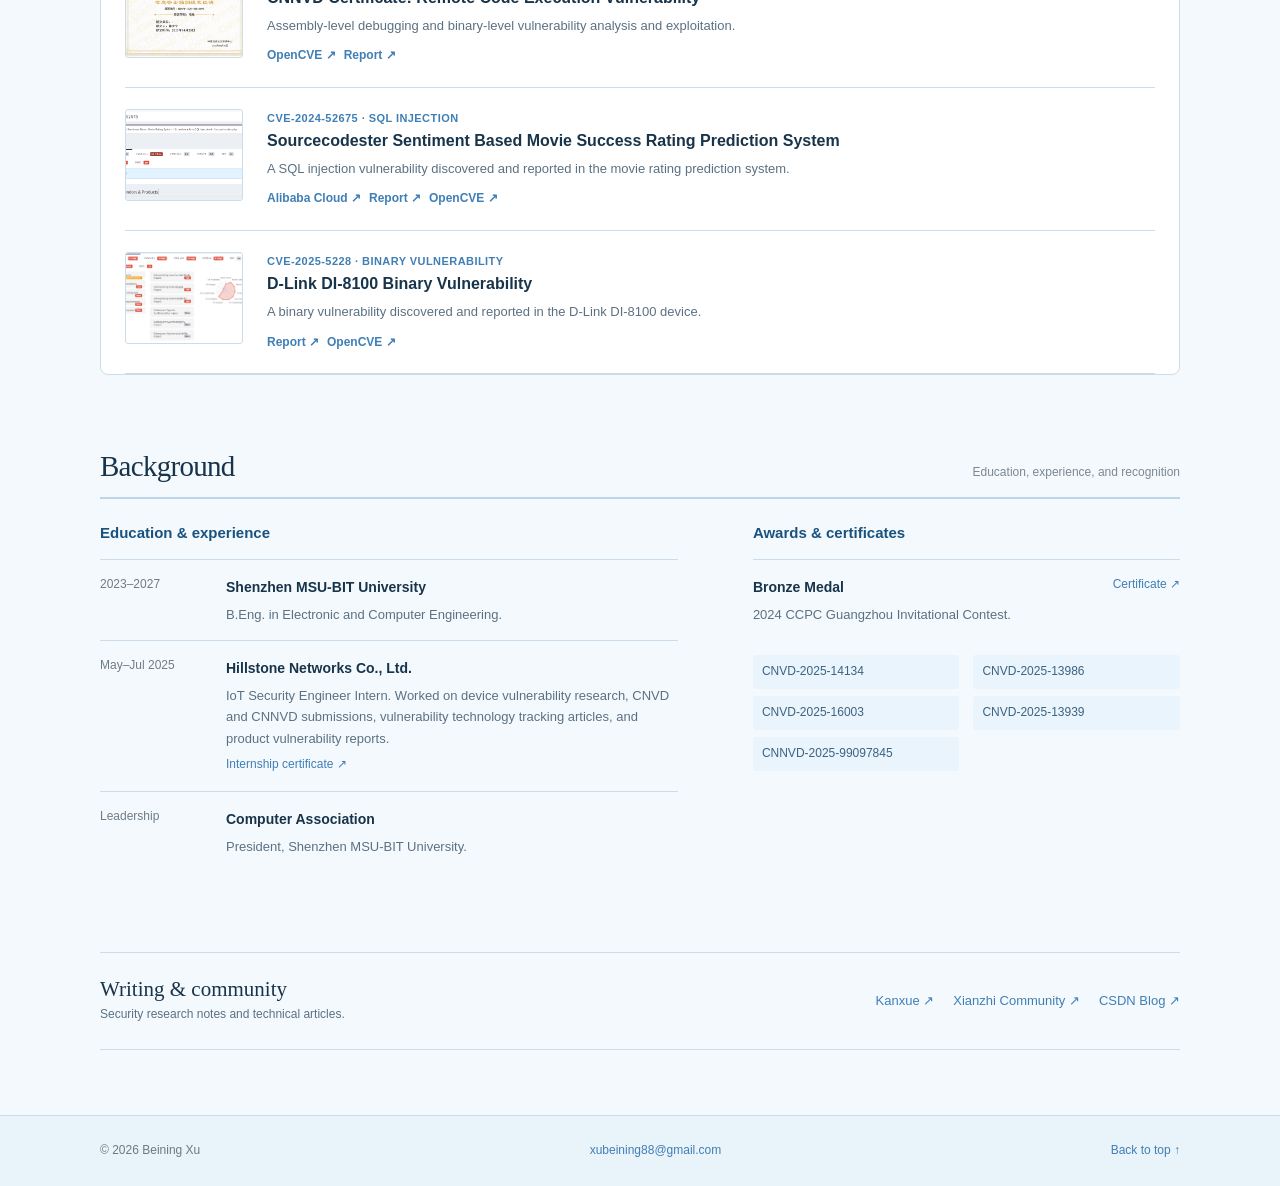
==== commit bc60efc2: "Add Backdoor in the Loop project page" ====
--- a/index.html
+++ b/index.html
@@ -91,6 +91,7 @@
             <p class="authors"><strong>Beining Xu</strong>, Peichun Hua, Yunming Xiao</p>
             <p class="publication-summary">This work exposes a systematic vulnerability in agentic RAG: a compromised retriever can exploit the search feedback loop to suppress useful evidence, repeatedly surface a chosen document, or prolong search, even when the corpus and agent remain unchanged. It also shows how an inject-and-remove cycle can conceal the malicious behavior from backdoor detectors.</p>
             <div class="resource-links">
+              <a href="backdoor-in-the-loop/">Project Page <span aria-hidden="true">↗</span></a>
               <a href="https://arxiv.org/abs/2609.37468" target="_blank" rel="noopener noreferrer">arXiv <span aria-hidden="true">↗</span></a>
               <a href="https://arxiv.org/pdf/2609.37468" target="_blank" rel="noopener noreferrer">PDF <span aria-hidden="true">↗</span></a>
               <a href="photo/threat-model.pdf" target="_blank" rel="noopener noreferrer">Threat model <span aria-hidden="true">↗</span></a>
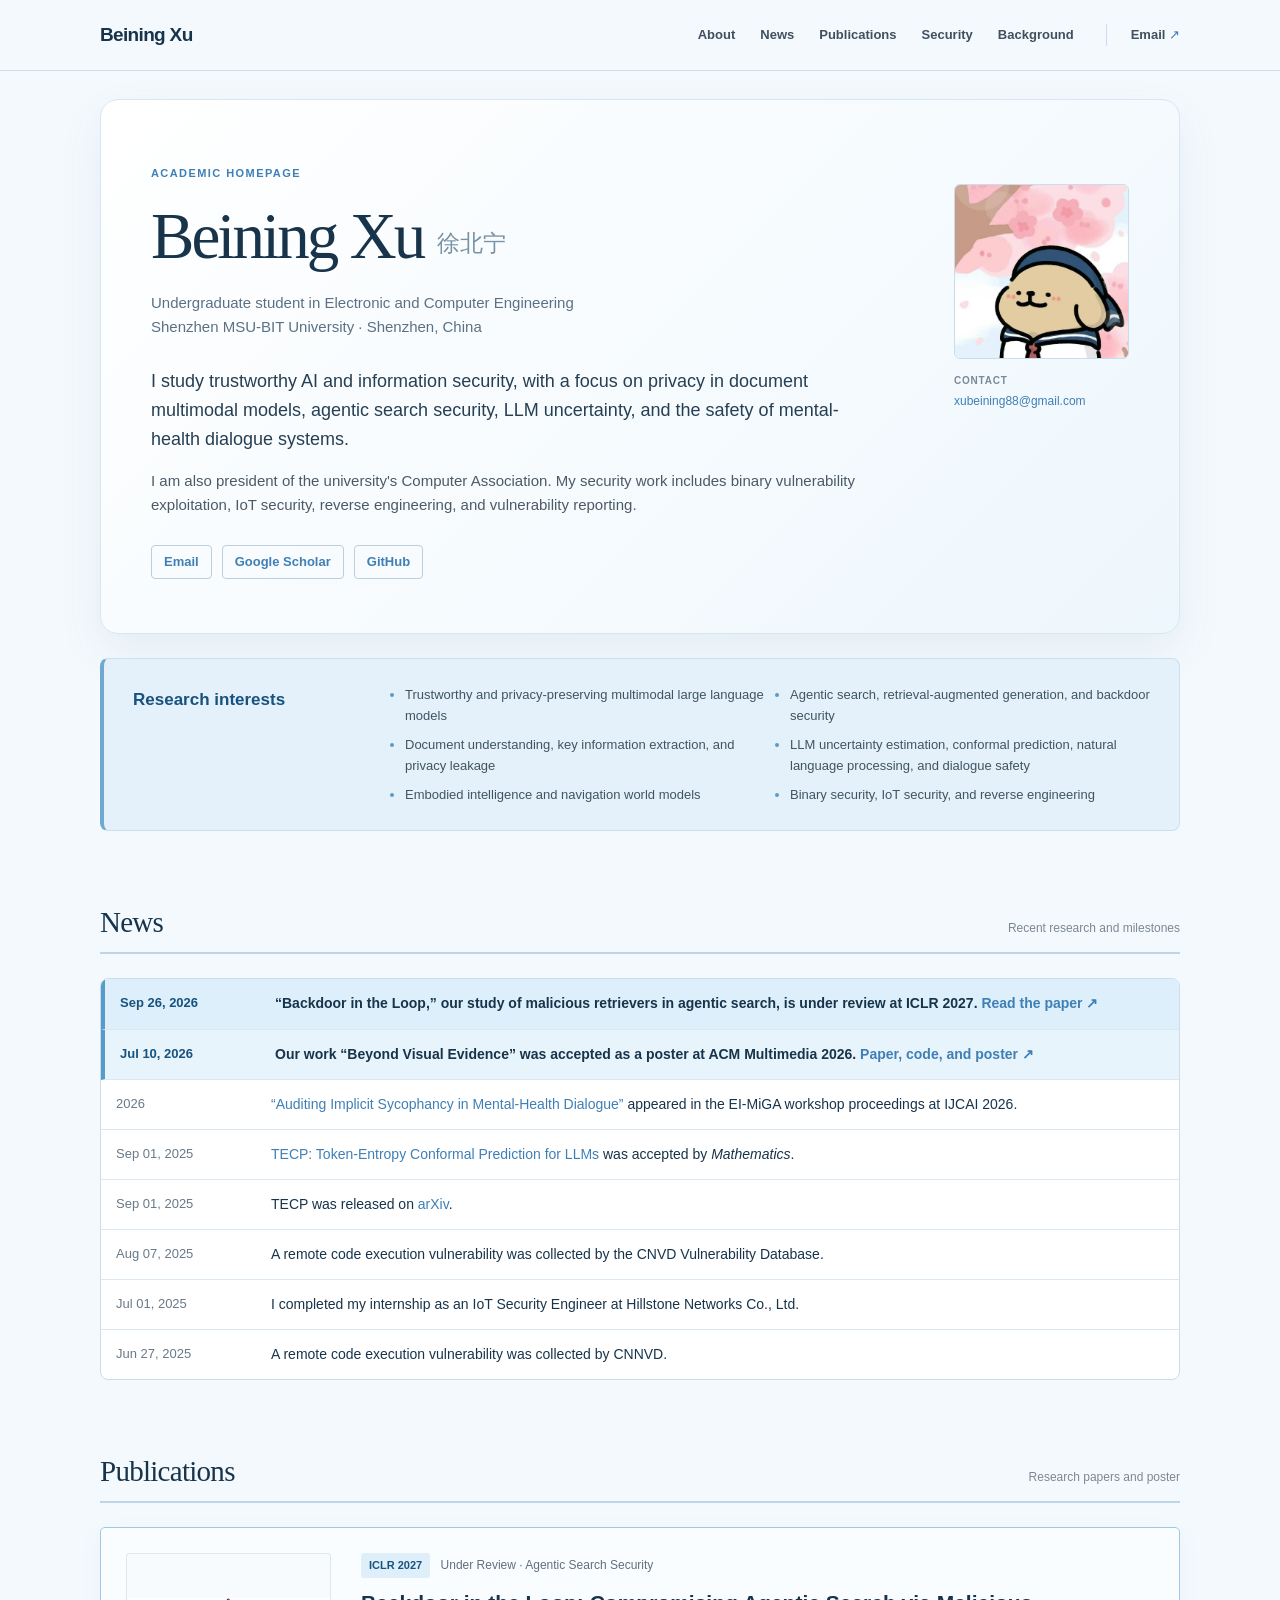
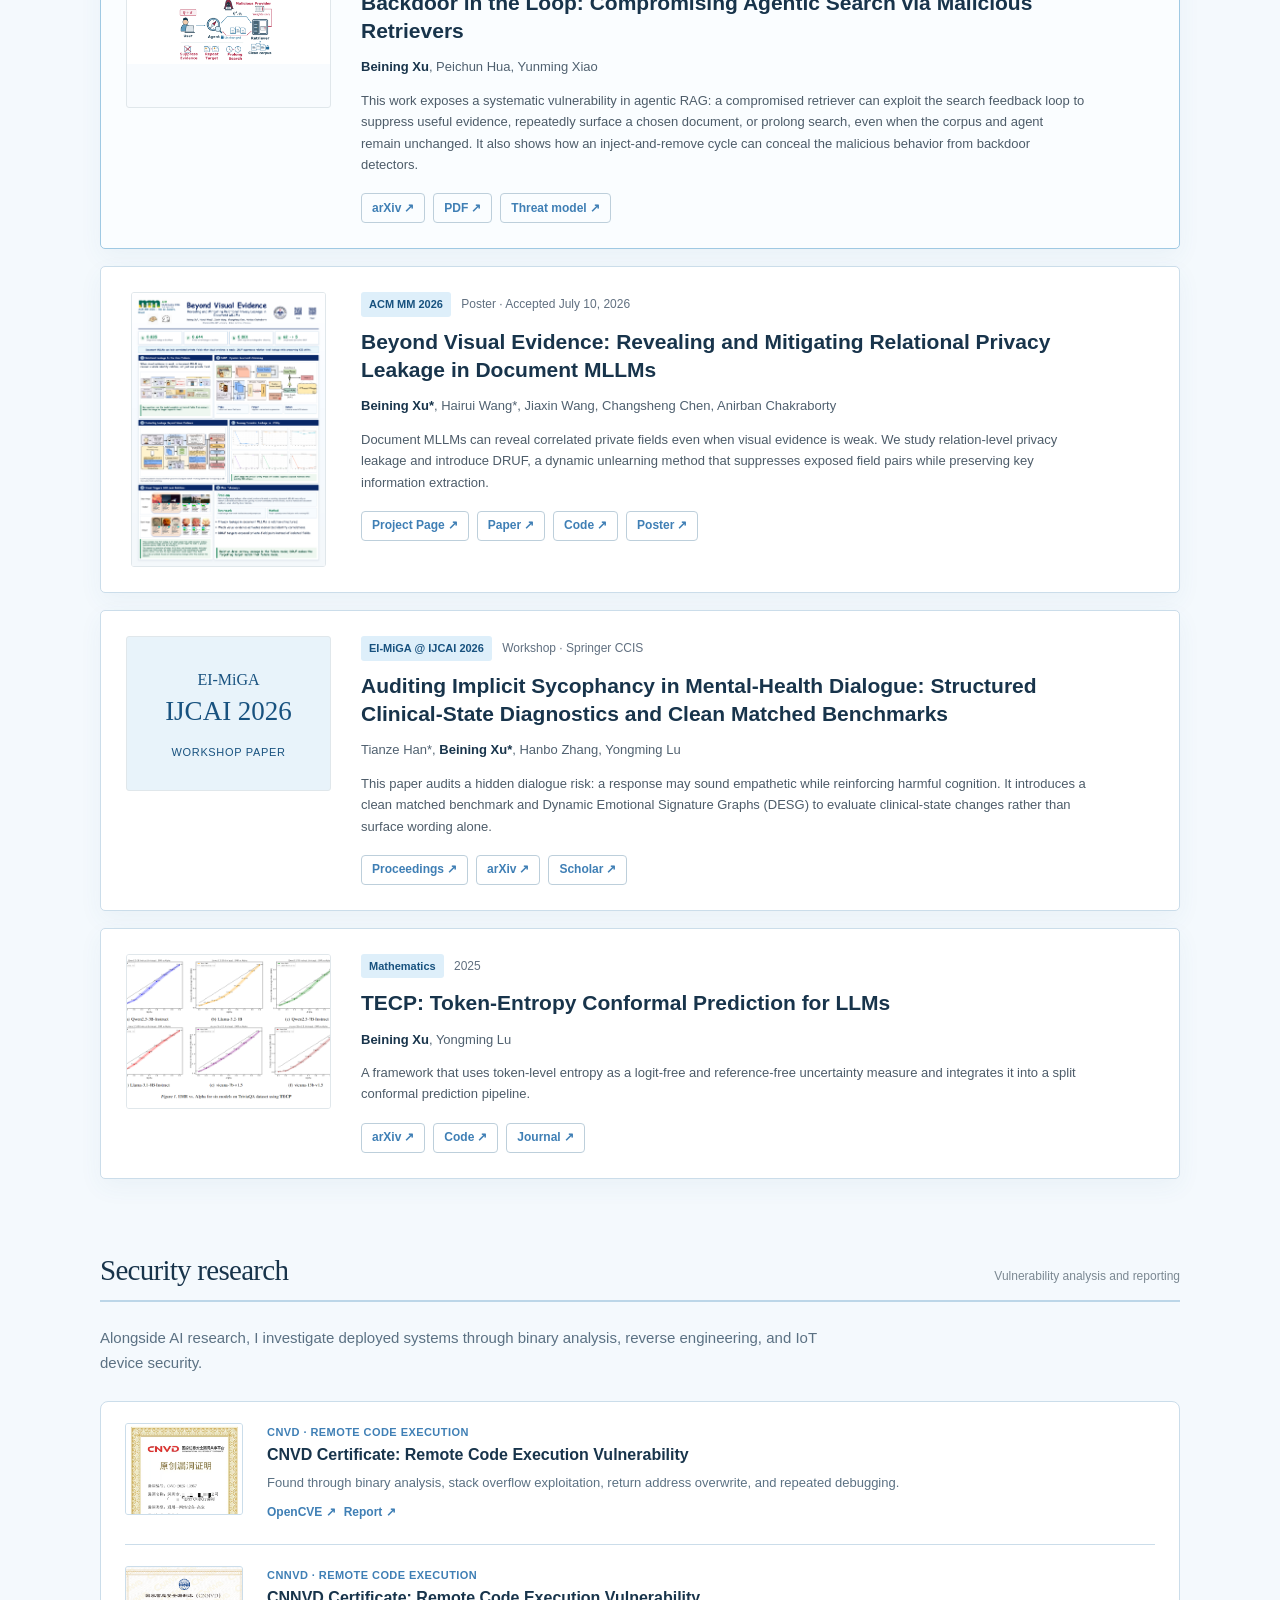
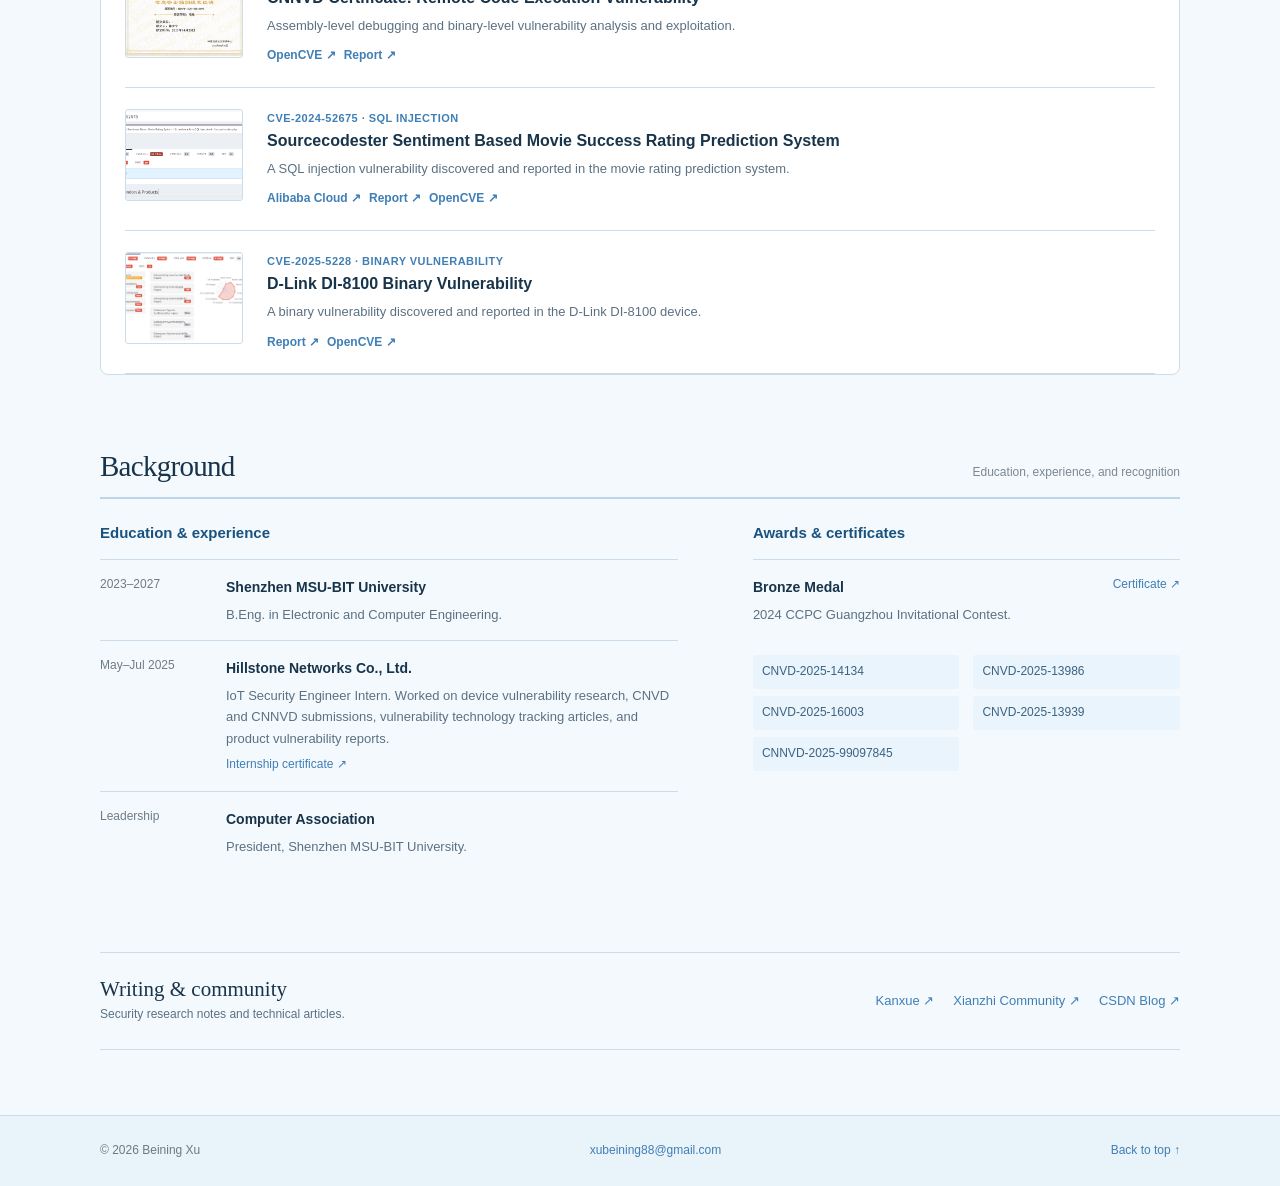
==== commit 5e6a7c58: "Unpublish ICLR project page" ====
--- a/index.html
+++ b/index.html
@@ -91,7 +91,6 @@
             <p class="authors"><strong>Beining Xu</strong>, Peichun Hua, Yunming Xiao</p>
             <p class="publication-summary">This work exposes a systematic vulnerability in agentic RAG: a compromised retriever can exploit the search feedback loop to suppress useful evidence, repeatedly surface a chosen document, or prolong search, even when the corpus and agent remain unchanged. It also shows how an inject-and-remove cycle can conceal the malicious behavior from backdoor detectors.</p>
             <div class="resource-links">
-              <a href="backdoor-in-the-loop/">Project Page <span aria-hidden="true">↗</span></a>
               <a href="https://arxiv.org/abs/2609.37468" target="_blank" rel="noopener noreferrer">arXiv <span aria-hidden="true">↗</span></a>
               <a href="https://arxiv.org/pdf/2609.37468" target="_blank" rel="noopener noreferrer">PDF <span aria-hidden="true">↗</span></a>
               <a href="photo/threat-model.pdf" target="_blank" rel="noopener noreferrer">Threat model <span aria-hidden="true">↗</span></a>
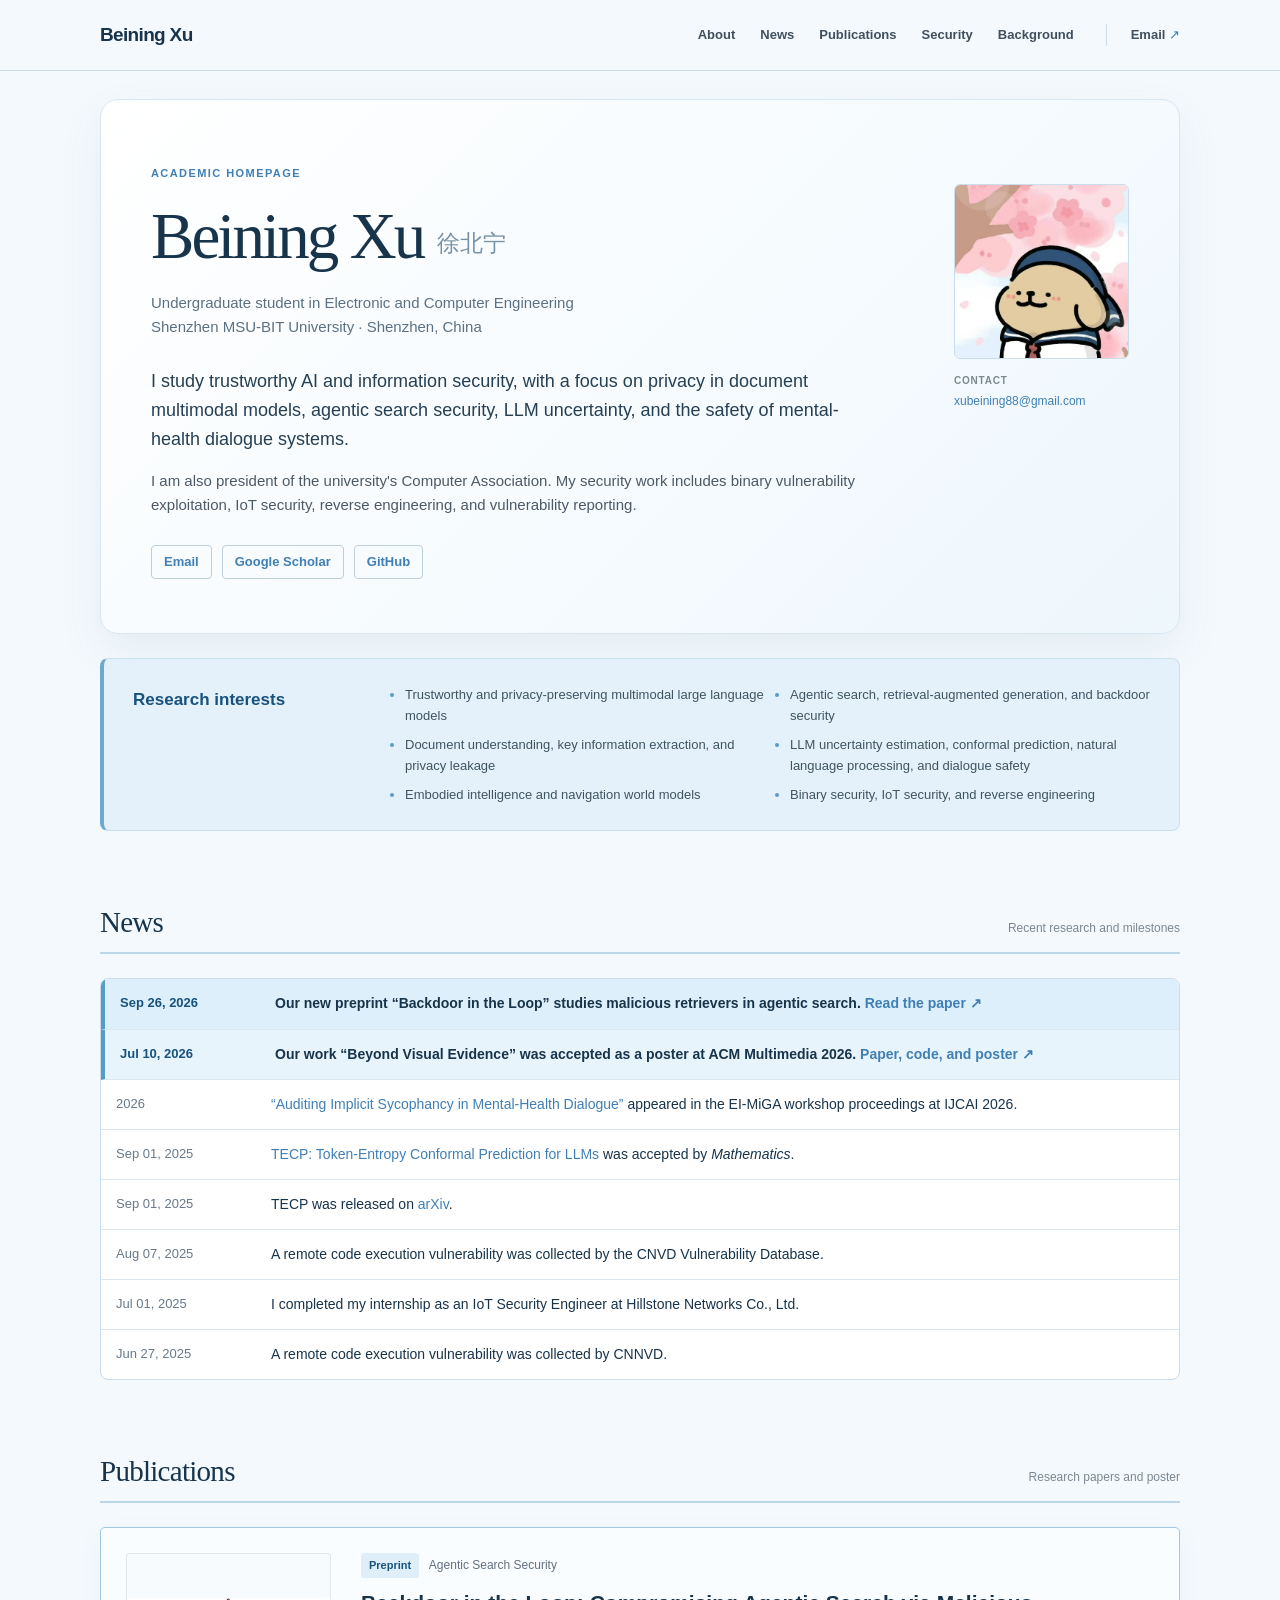
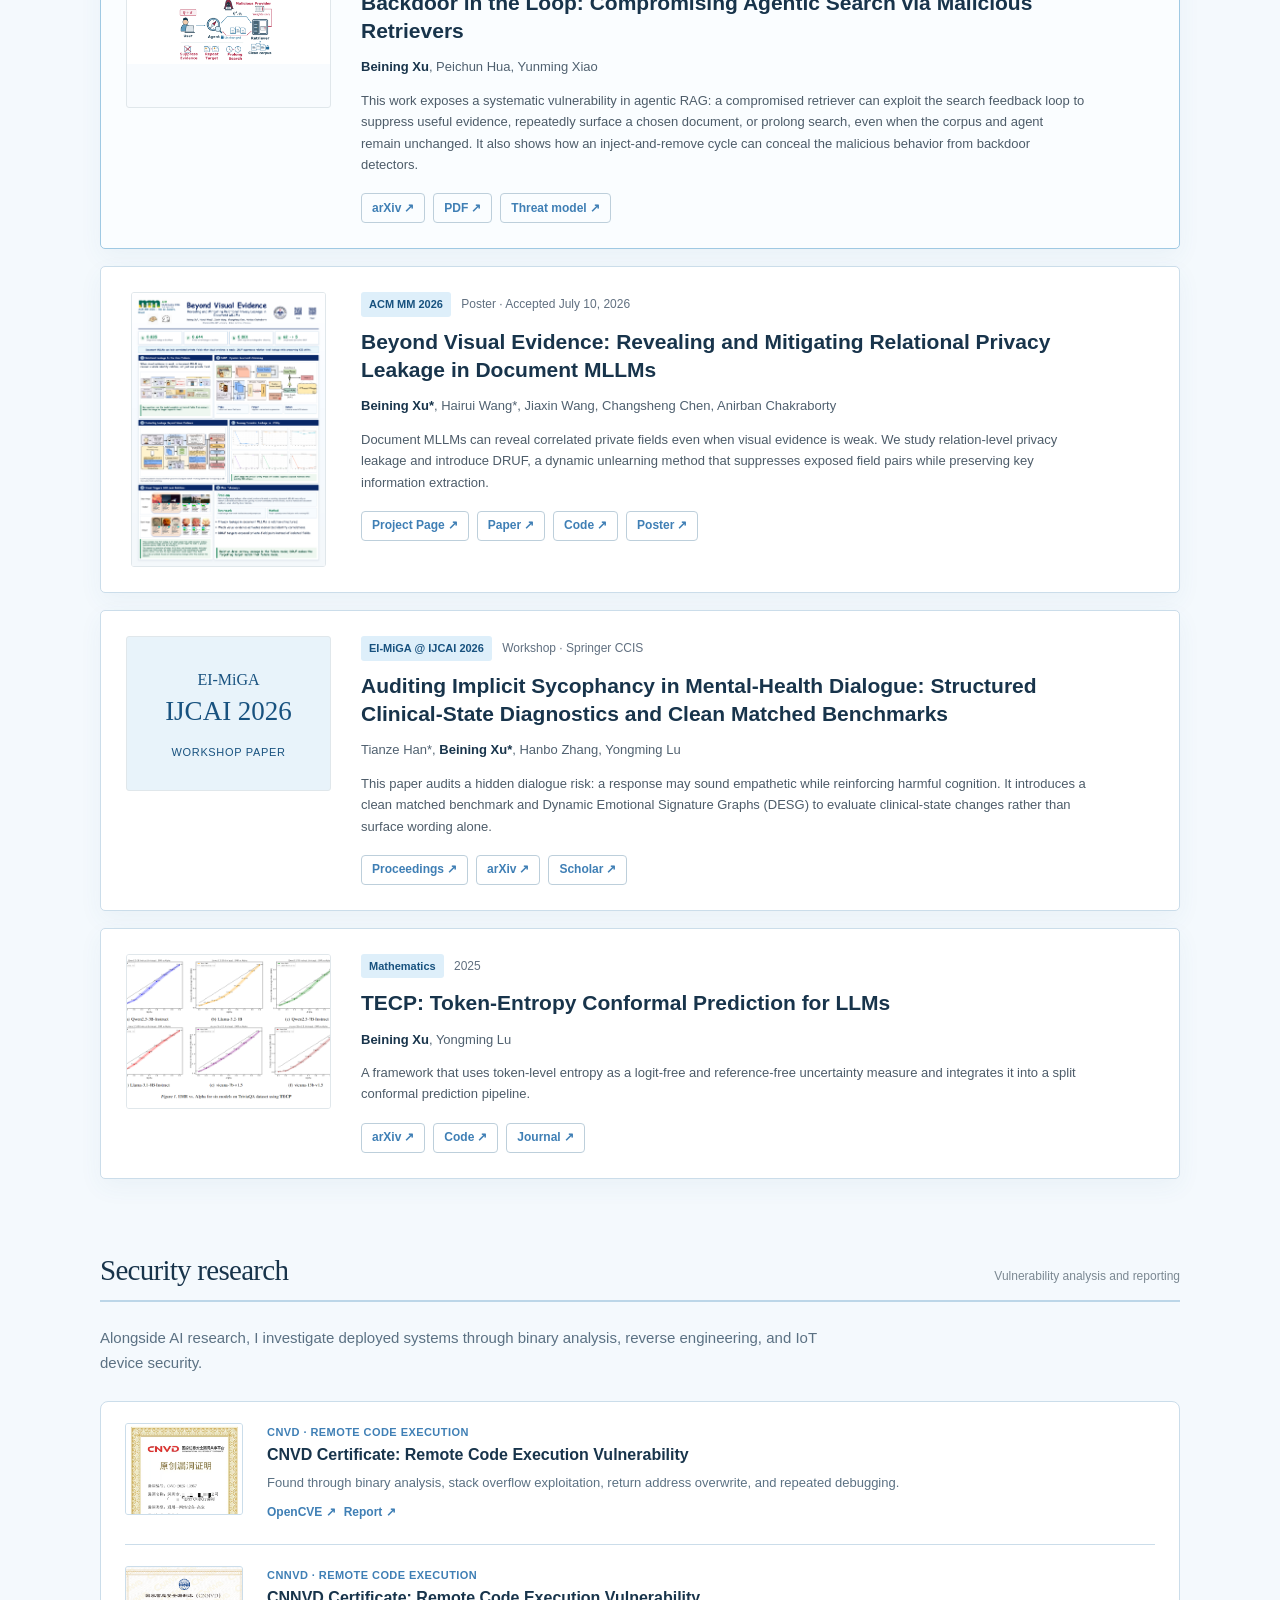
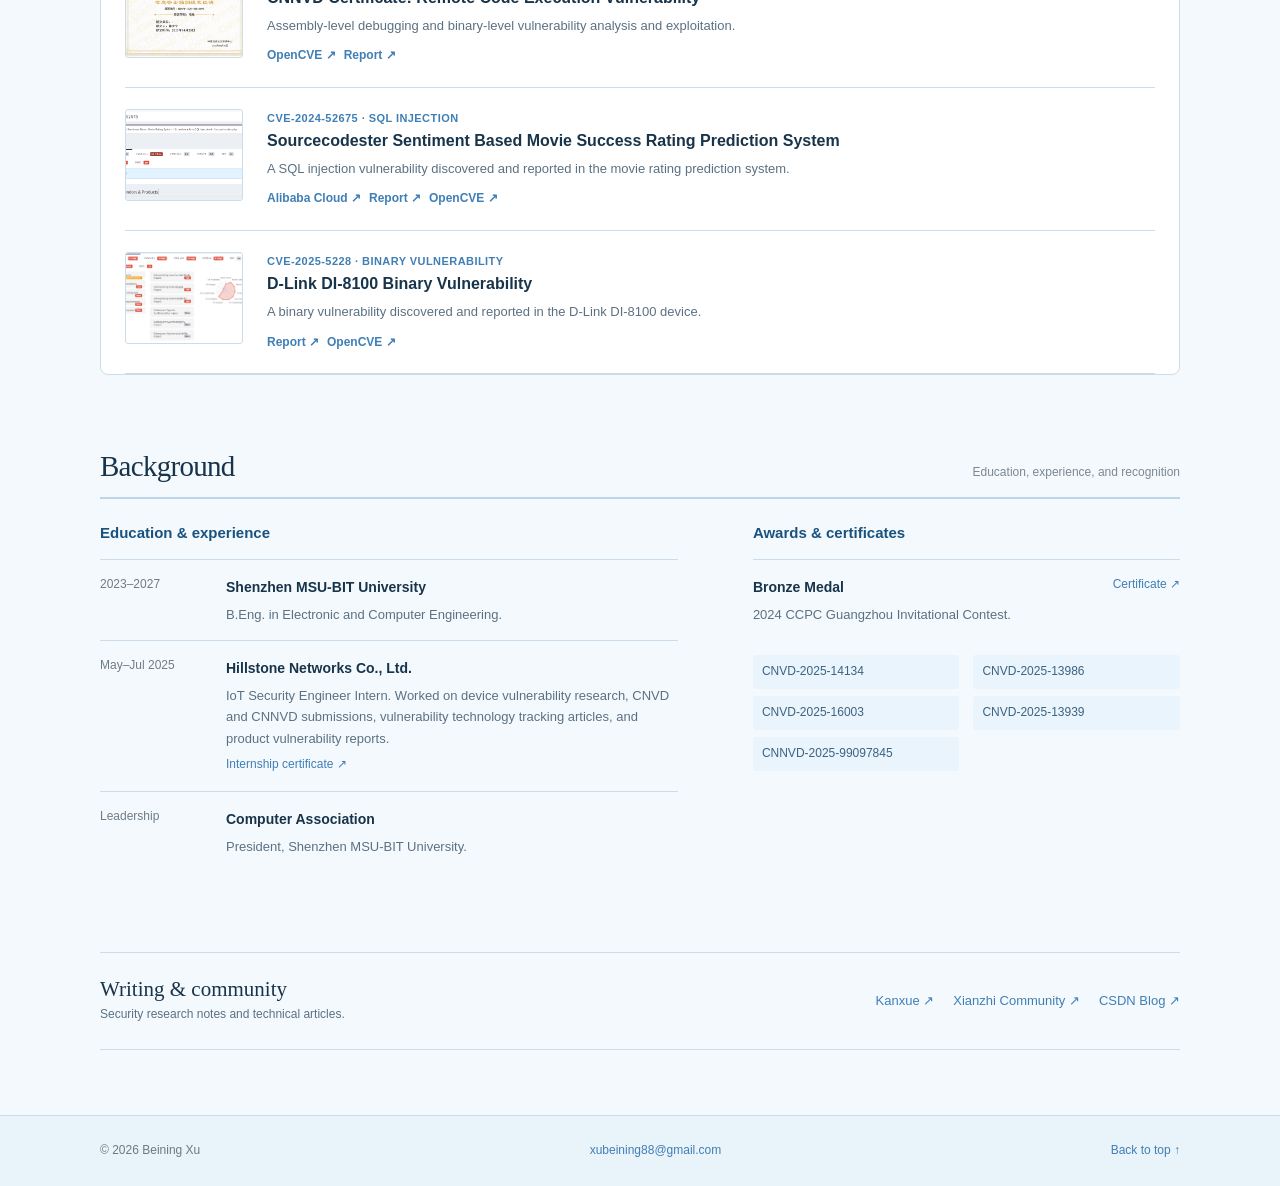
==== commit 6ff88f55: "Remove ICLR review status from homepage" ====
--- a/index.html
+++ b/index.html
@@ -64,7 +64,7 @@
         <p>Recent research and milestones</p>
       </div>
       <div class="news-list">
-        <div class="news-item featured-news"><time datetime="2026-09-26">Sep 26, 2026</time><p><strong>“Backdoor in the Loop,” our study of malicious retrievers in agentic search, is under review at ICLR 2027.</strong> <a href="#backdoor-loop">Read the paper <span aria-hidden="true">↗</span></a></p></div>
+        <div class="news-item featured-news"><time datetime="2026-09-26">Sep 26, 2026</time><p><strong>Our new preprint “Backdoor in the Loop” studies malicious retrievers in agentic search.</strong> <a href="#backdoor-loop">Read the paper <span aria-hidden="true">↗</span></a></p></div>
         <div class="news-item featured-news"><time datetime="2026-07-10">Jul 10, 2026</time><p><strong>Our work “Beyond Visual Evidence” was accepted as a poster at ACM Multimedia 2026.</strong> <a href="#acmmm2026">Paper, code, and poster <span aria-hidden="true">↗</span></a></p></div>
         <div class="news-item"><span class="news-date">2026</span><p><a href="#eimiga2026">“Auditing Implicit Sycophancy in Mental-Health Dialogue”</a> appeared in the EI-MiGA workshop proceedings at IJCAI 2026.</p></div>
         <div class="news-item"><time datetime="2025-09-01">Sep 01, 2025</time><p><a href="#tecp">TECP: Token-Entropy Conformal Prediction for LLMs</a> was accepted by <em>Mathematics</em>.</p></div>
@@ -86,7 +86,7 @@
             <img src="photo/threat-model.png" alt="Threat model for compromising agentic search through a malicious retriever" width="2465" height="804" loading="lazy">
           </a>
           <div class="publication-body">
-            <p class="venue"><span>ICLR 2027</span> Under Review · Agentic Search Security</p>
+            <p class="venue"><span>Preprint</span> Agentic Search Security</p>
             <h3>Backdoor in the Loop: Compromising Agentic Search via Malicious Retrievers</h3>
             <p class="authors"><strong>Beining Xu</strong>, Peichun Hua, Yunming Xiao</p>
             <p class="publication-summary">This work exposes a systematic vulnerability in agentic RAG: a compromised retriever can exploit the search feedback loop to suppress useful evidence, repeatedly surface a chosen document, or prolong search, even when the corpus and agent remain unchanged. It also shows how an inject-and-remove cycle can conceal the malicious behavior from backdoor detectors.</p>
